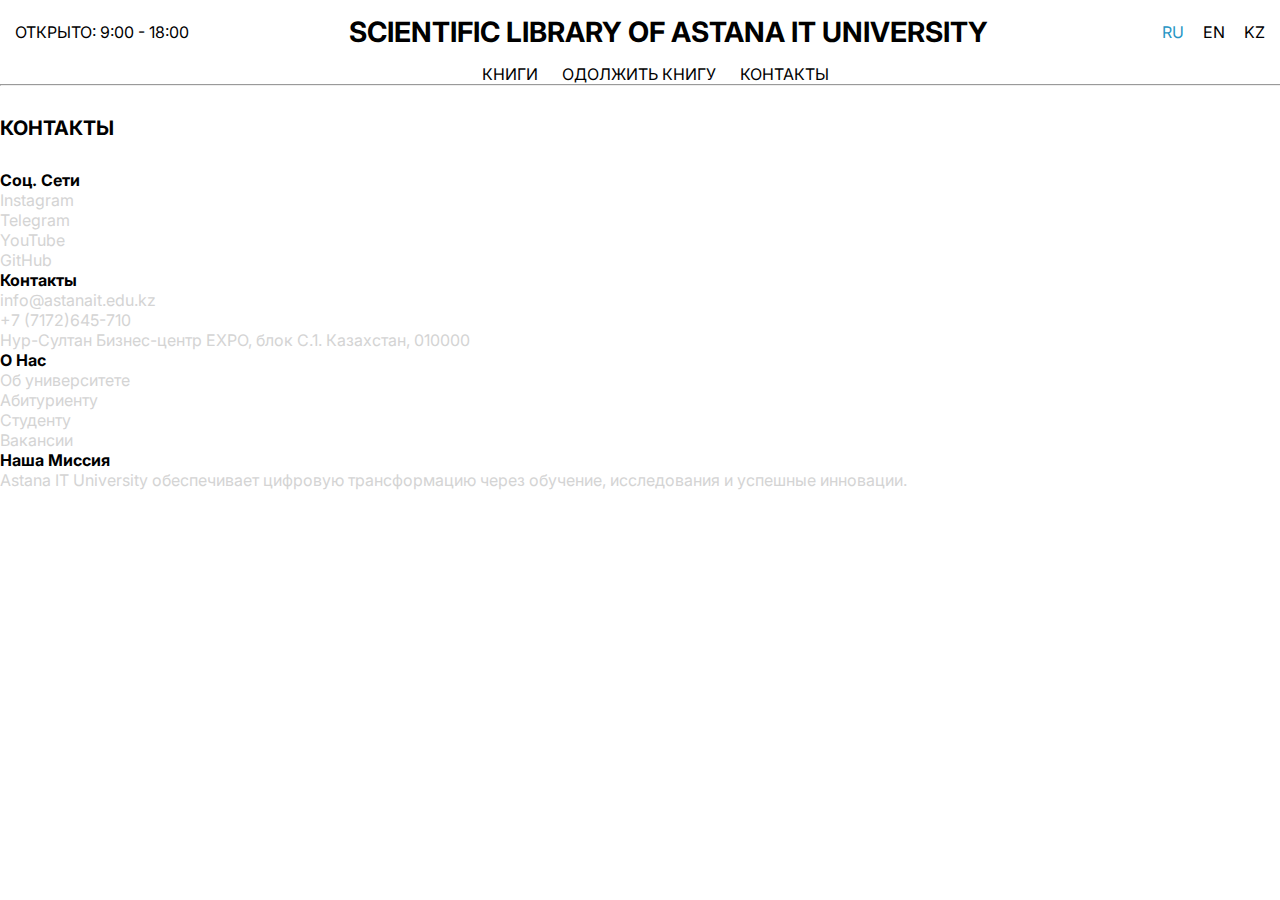
==== index.html @ 0cf00f05 "initial commit" ====
<!DOCTYPE html>
<html lang="en">
<head>
    <meta charset="UTF-8">
    <meta http-equiv="X-UA-Compatible" content="IE=edge">
    <meta name="viewport" content="width=device-width, initial-scale=1.0">
    <title>Scientific Library of AITU</title>
    <link href="https://cdn.jsdelivr.net/npm/bootstrap@5.1.2/dist/css/bootstrap.min.css" rel="stylesheet" integrity="sha384-uWxY/CJNBR+1zjPWmfnSnVxwRheevXITnMqoEIeG1LJrdI0GlVs/9cVSyPYXdcSF" crossorigin="anonymous">
    <link rel="stylesheet" href="css/styles.css">
</head>
<body>
    <nav>
        <div class="top-nav">
            <div class="time">
                <p>Открыто: 9:00 - 18:00</p>
            </div>
            <div class="logo">
                <h1>Scientific Library of Astana IT University</h1>
            </div>
            <div class="lang">
                <ul>
                    <li><a class="active" href="">RU</a></li>
                    <li><a class="" href="">EN</a></li>
                    <li><a class="" href="">KZ</a></li>
                </ul>
            </div>
        </div>
        <div class="bottom-nav">
            <ul>
                <li><a href="">Книги</a></li>
                <li><a href="">Одолжить книгу</a></li>
                <li><a href="">Контакты</a></li>
            </ul>
        </div>
    </nav>

    <hr class="section-divider">

    <footer>
        <div class="container">
            <h1 class="section-header">Контакты</h1>
            <div class="row footer-margin">
                <div class="col-md-3">
                    <div class="footer-socials">
                        <h2 class="footer-header">Соц. Сети</h2>
                        <ul class="footer-list">
                            <li><a href="">Instagram</a></li>
                            <li><a href="">Telegram</a></li>
                            <li><a href="">YouTube</a></li>
                            <li><a href="">GitHub</a></li>
                        </ul>
                    </div>
                </div>
                <div class="col-md-3">
                    <div class="footer-contacts">
                        <h2 class="footer-header">Контакты</h2>
                        <ul class="footer-list">
                            <li><a href="">info@astanait.edu.kz</a></li>
                            <li><a href="">+7 (7172)645-710</a></li>
                            <li><a href="">Нур-Султан
                                Бизнес-центр EXPO, блок C.1.
                                Казахстан, 010000</a></li>
                        </ul>
                    </div>
                </div>
                <div class="col-md-3">
                    <div class="footer-about">
                        <h2 class="footer-header">О Нас</h2>
                        <ul class="footer-list">
                            <li><a href="">Об университете</a></li>
                            <li><a href="">Абитуриенту</a></li>
                            <li><a href="">Студенту</a></li>
                            <li><a href="">Вакансии</a></li>
                        </ul>
                    </div>
                </div>
                <div class="col-md-3">
                    <div class="footer-mission">
                        <h2 class="footer-header">Наша Миссия</h2>
                        <ul class="footer-list">
                            <li><a href="">Astana IT University обеспечивает цифровую трансформацию через обучение, исследования и успешные инновации.</a></li>
                        </ul>
                    </div>
                </div>
            </div>
        </div>
    </footer>
</body>
</html>
---- css/styles.css ----
@import url('https://fonts.googleapis.com/css2?family=Inter:wght@400;600&display=swap');

* {
    margin: 0;
    padding: 0;
    box-sizing: border-box;
}

html {
    font-family: 'Inter', sans-serif;
}

.section-header {
    font-size: 20px;
    text-transform: uppercase;
}

.section-divider {
    width: 1300px;
    margin: 0 auto;
    margin-bottom: 30px;
}
/* navigation bar */

nav {
    text-transform: uppercase;
}

a {
    text-decoration: none;
    color: black;
    transition: 0.2s;
}

a:hover {
    color: rgb(39, 149, 196);
    transition: 0.2s;
}

.top-nav {
    display: flex;
    align-items: center;
    justify-content: space-between;
    margin-top: 15px;
}

.logo h1{
    font-size: 28px;
}

.time {
    margin-left: 15px;
}

.lang {
    margin-right: 15px;
}

.lang li{
    display: inline-block;
    margin-left: 15px;
}

.bottom-nav ul{
    margin-top: 15px;
    margin-left: 50px;
    text-align: center;
}

.bottom-nav li {
    display: inline-block;
    margin-right: 20px;
}

.active {
    color:rgb(39, 149, 196);
}

.section {
    height: 100px;
    width: 1200px;
    background-color: aqua;
}


/* footer  */
.footer-margin {
    margin-top: 30px;
}

.footer-header{
    font-size: 16px;
}

.footer-list{
    list-style: none;
    padding: 0;
}

.footer-list a {
    color: #D4D4D4;
}
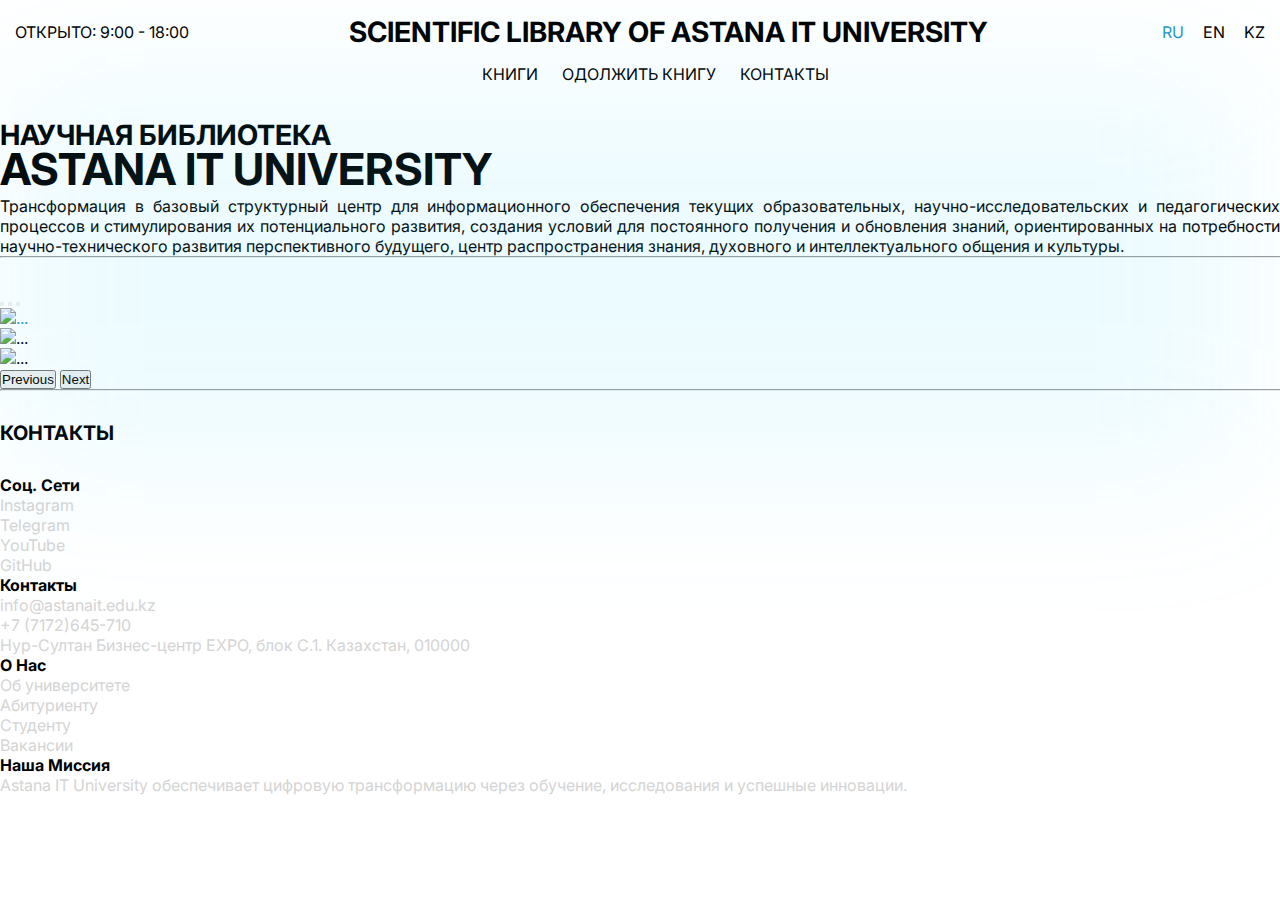
==== commit ef27717a: "added main and carousel" ====
--- a/index.html
+++ b/index.html
@@ -34,6 +34,59 @@
         </div>
     </nav>
 
+    <section>
+        <div class="main">
+            <div class="container">
+                <div class="row">
+                    <div class="main-bg">
+                    </div>
+                    <div class="col-md-6 main-content">
+                        <h2>Научная библиотека</h2>
+                        <h1>Astana IT University</h1>
+                        <p>Трансформация в базовый структурный центр для информационного обеспечения текущих образовательных, научно-исследовательских и педагогических процессов и стимулирования их потенциального развития, создания условий для постоянного получения и обновления знаний, ориентированных на потребности научно-технического развития перспективного будущего, центр распространения знания,  духовного и интеллектуального общения и культуры.</p>
+                    </div>
+                </div>
+            </div>
+        </div>
+    </section>
+
+    <hr class="section-divider">
+    
+    <section>
+        <div class="new">
+            <div class="container">
+                <div class="row">
+                    <div id="carouselExampleIndicators" class="carousel slide" data-bs-ride="carousel">
+                        <div class="carousel-indicators">
+                          <button type="button" data-bs-target="#carouselExampleIndicators" data-bs-slide-to="0" class="active" aria-current="true" aria-label="Slide 1"></button>
+                          <button type="button" data-bs-target="#carouselExampleIndicators" data-bs-slide-to="1" aria-label="Slide 2"></button>
+                          <button type="button" data-bs-target="#carouselExampleIndicators" data-bs-slide-to="2" aria-label="Slide 3"></button>
+                        </div>
+                        <div class="carousel-inner">
+                          <div class="carousel-item active">
+                            <img src="..." class="d-block w-100" alt="...">
+                          </div>
+                          <div class="carousel-item">
+                            <img src="..." class="d-block w-100" alt="...">
+                          </div>
+                          <div class="carousel-item">
+                            <img src="..." class="d-block w-100" alt="...">
+                          </div>
+                        </div>
+                        <button class="carousel-control-prev" type="button" data-bs-target="#carouselExampleIndicators" data-bs-slide="prev">
+                          <span class="carousel-control-prev-icon" aria-hidden="true"></span>
+                          <span class="visually-hidden">Previous</span>
+                        </button>
+                        <button class="carousel-control-next" type="button" data-bs-target="#carouselExampleIndicators" data-bs-slide="next">
+                          <span class="carousel-control-next-icon" aria-hidden="true"></span>
+                          <span class="visually-hidden">Next</span>
+                        </button>
+                      </div>
+                </div>
+            </div>
+        </div>
+    </section>
+    
     <hr class="section-divider">
 
     <footer>
@@ -85,5 +138,6 @@
             </div>
         </div>
     </footer>
+    <script src="https://cdn.jsdelivr.net/npm/bootstrap@5.1.2/dist/js/bootstrap.bundle.min.js" integrity="sha384-kQtW33rZJAHjgefvhyyzcGF3C5TFyBQBA13V1RKPf4uH+bwyzQxZ6CmMZHmNBEfJ" crossorigin="anonymous"></script>
 </body>
 </html>--- a/css/styles.css
+++ b/css/styles.css
@@ -82,7 +82,33 @@
     background-color: aqua;
 }
 
+/* main  */
 
+.main-bg {
+    width: 1240px;
+    height: 384px;
+    background: rgba(70, 211, 255, 0.1);
+    filter: blur(76px);
+}
+
+.main-content {
+    margin-top: -350px;
+    text-align: justify;
+}
+
+.main-content h2,h1{
+    font-weight: bold;
+    text-transform: uppercase;
+}
+
+.main-content h2 {
+    font-size: 28px;
+}
+
+.main-content h1 {
+    margin-top: -10px;
+    font-size: 44px;
+}
 /* footer  */
 .footer-margin {
     margin-top: 30px;
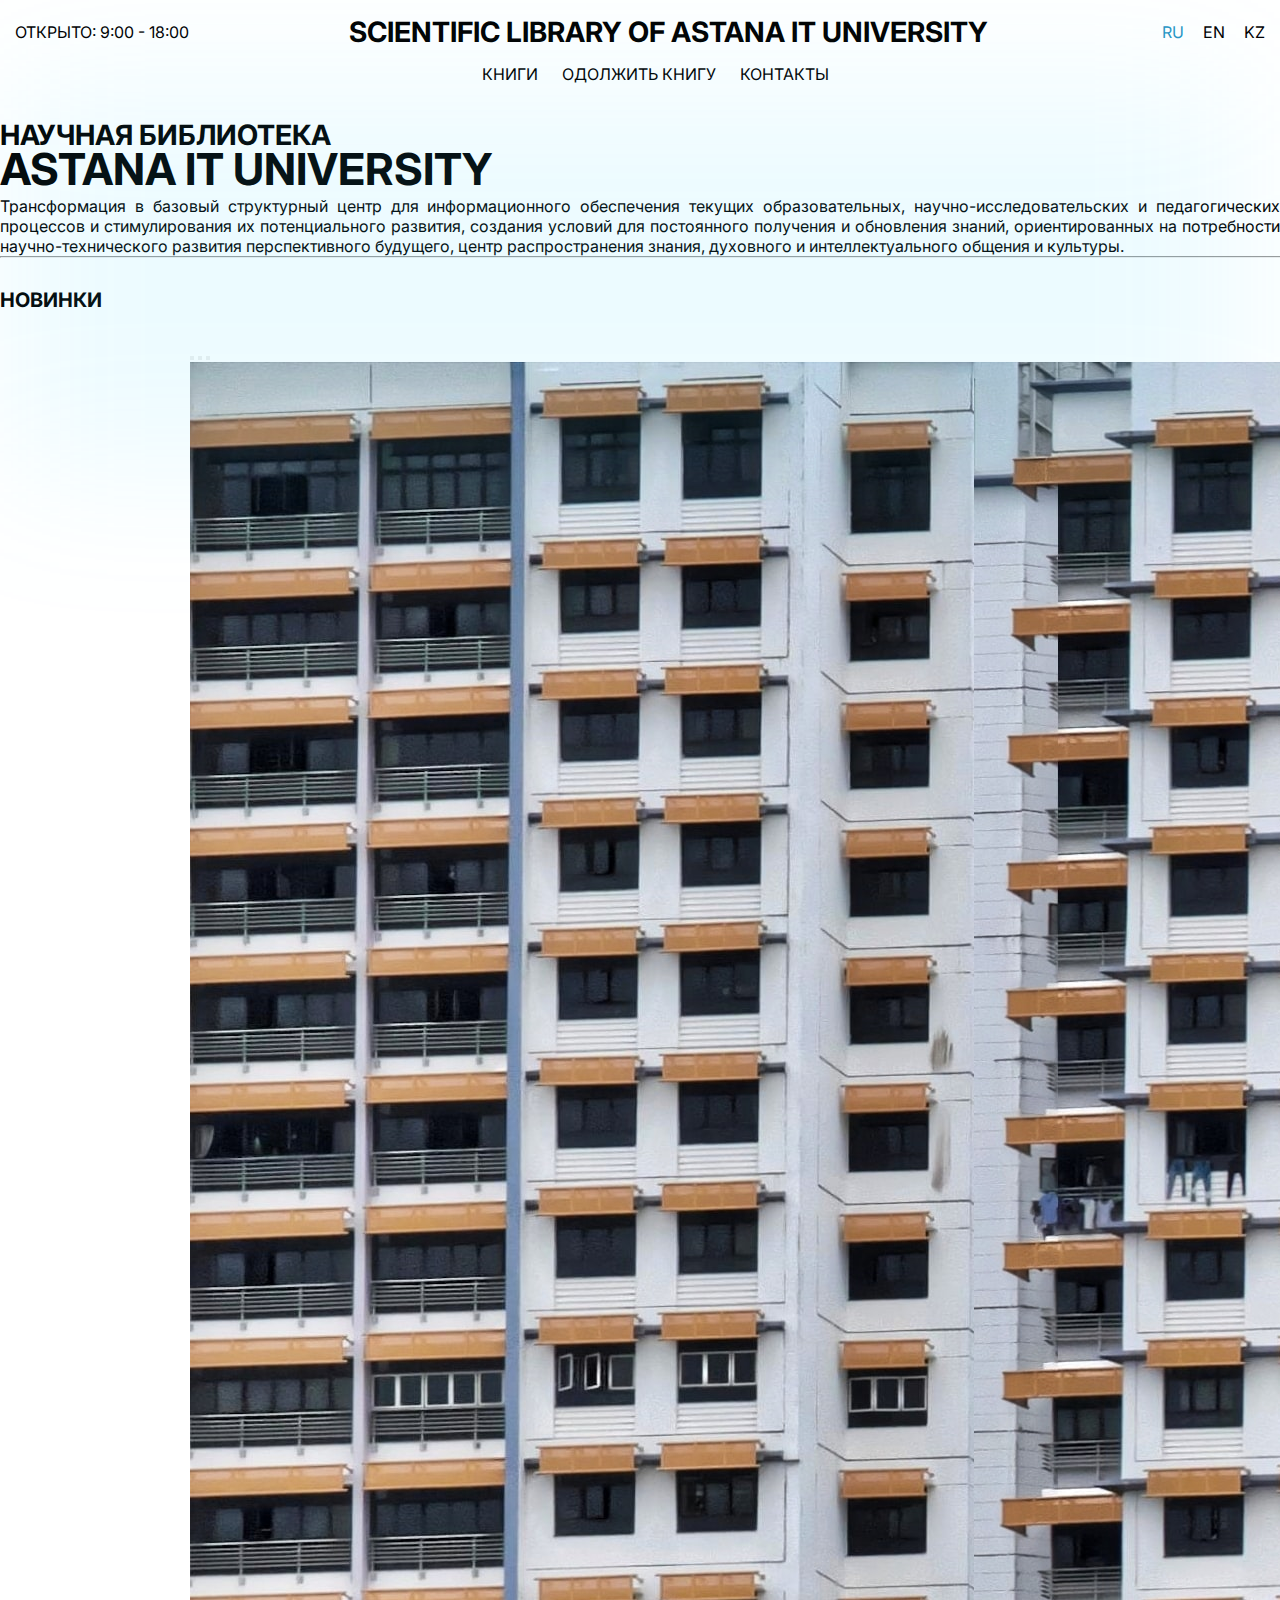
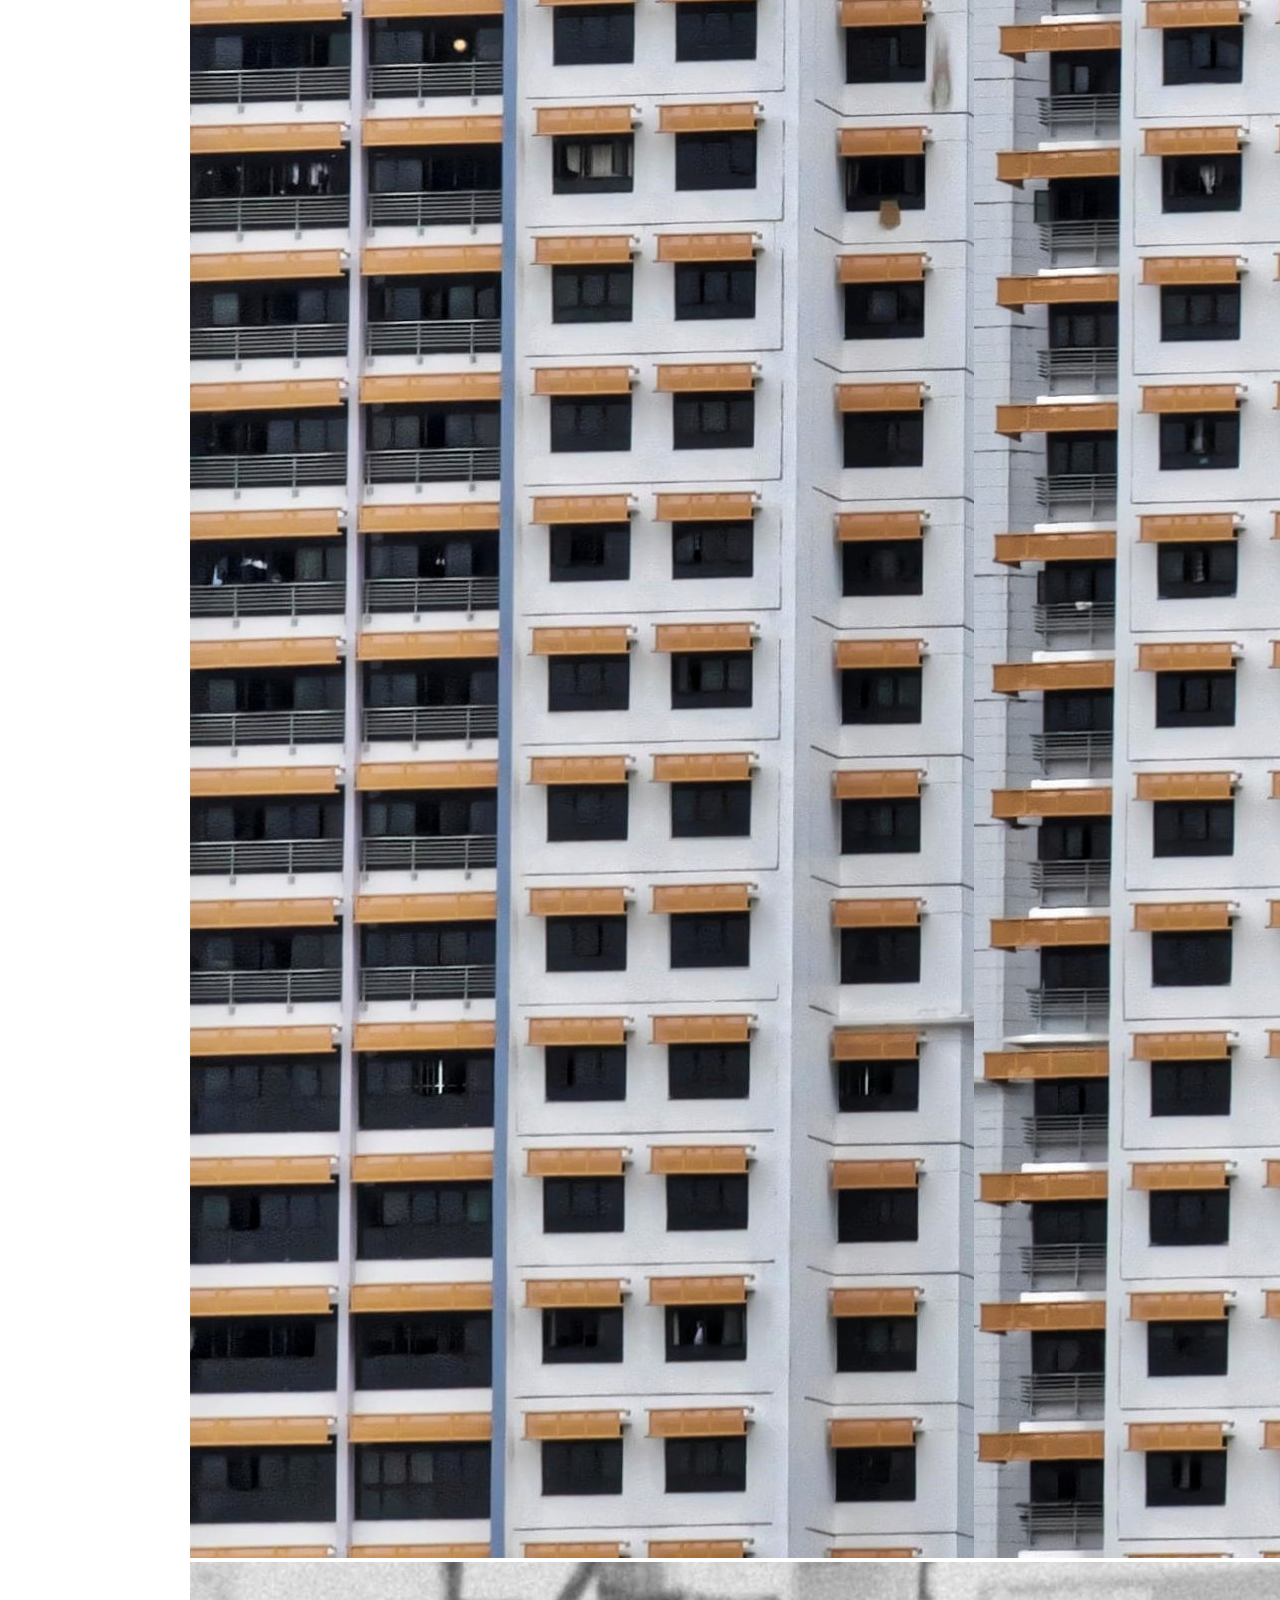
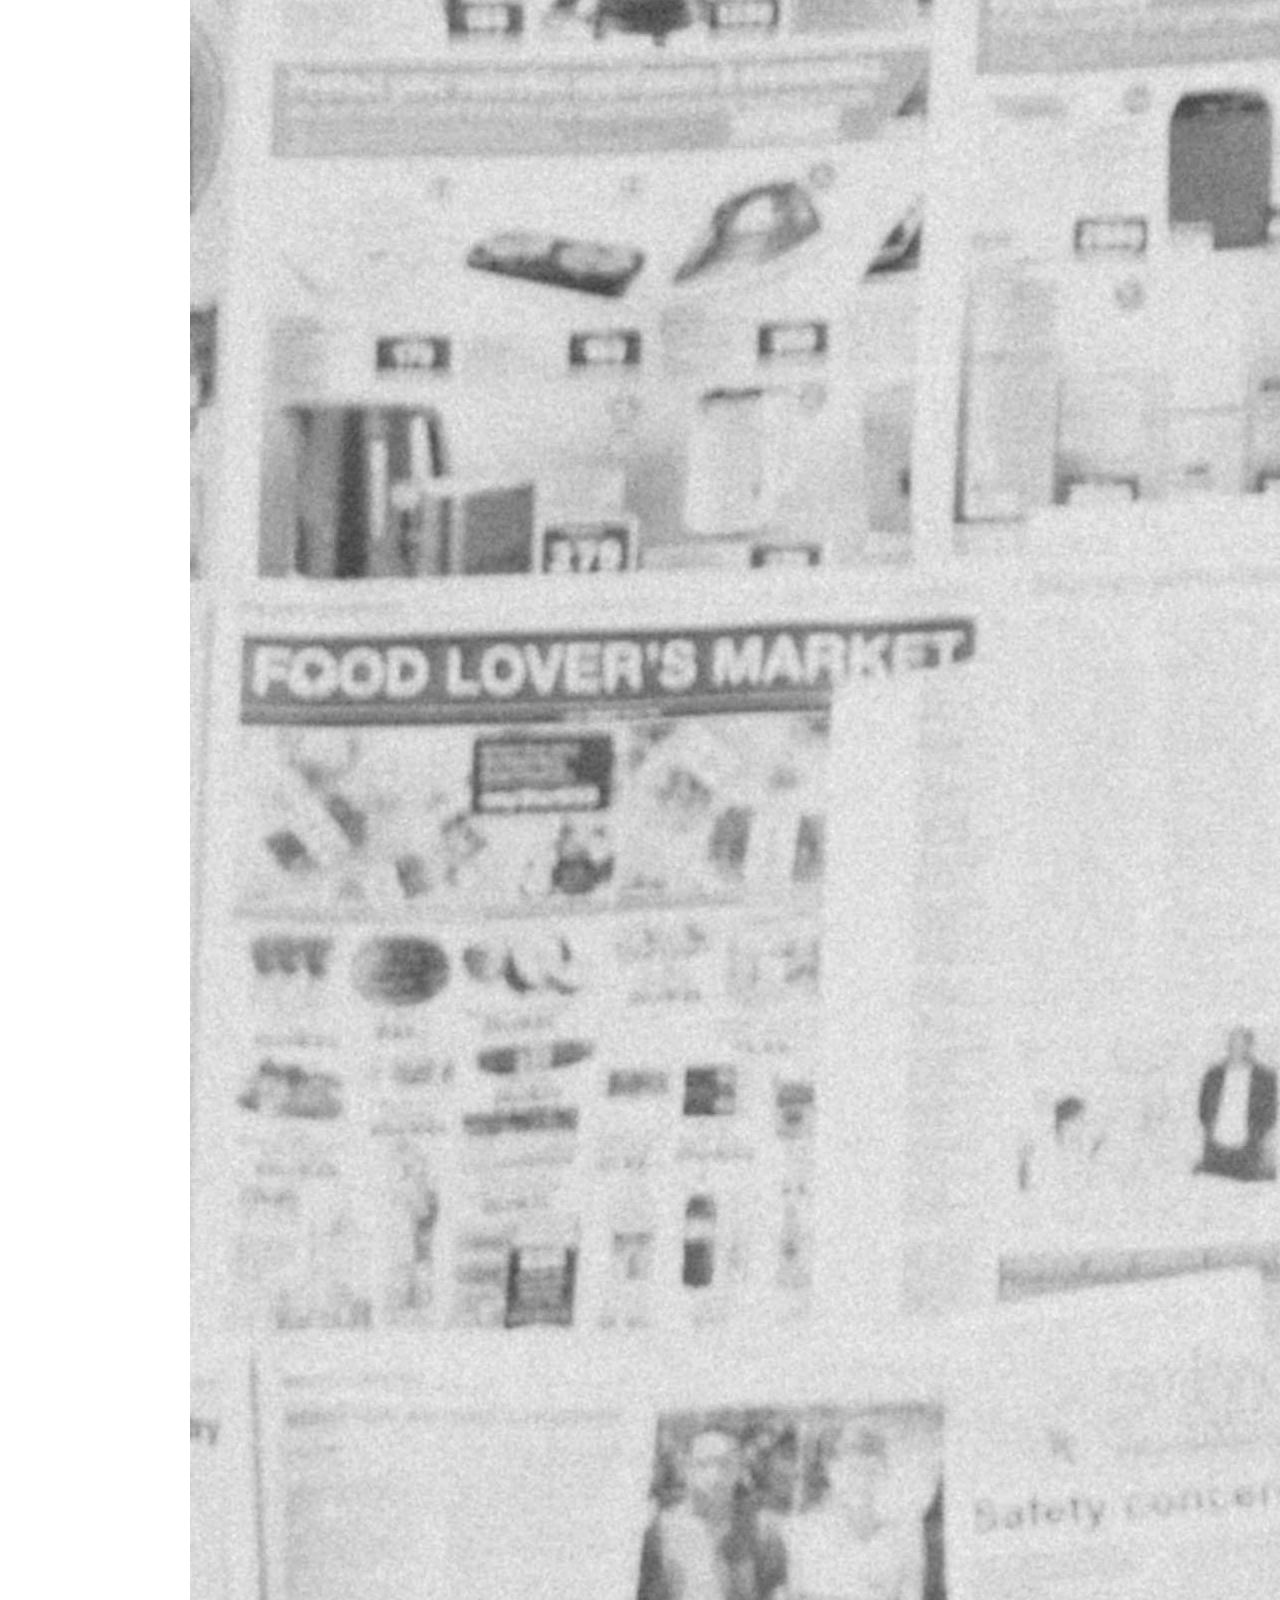
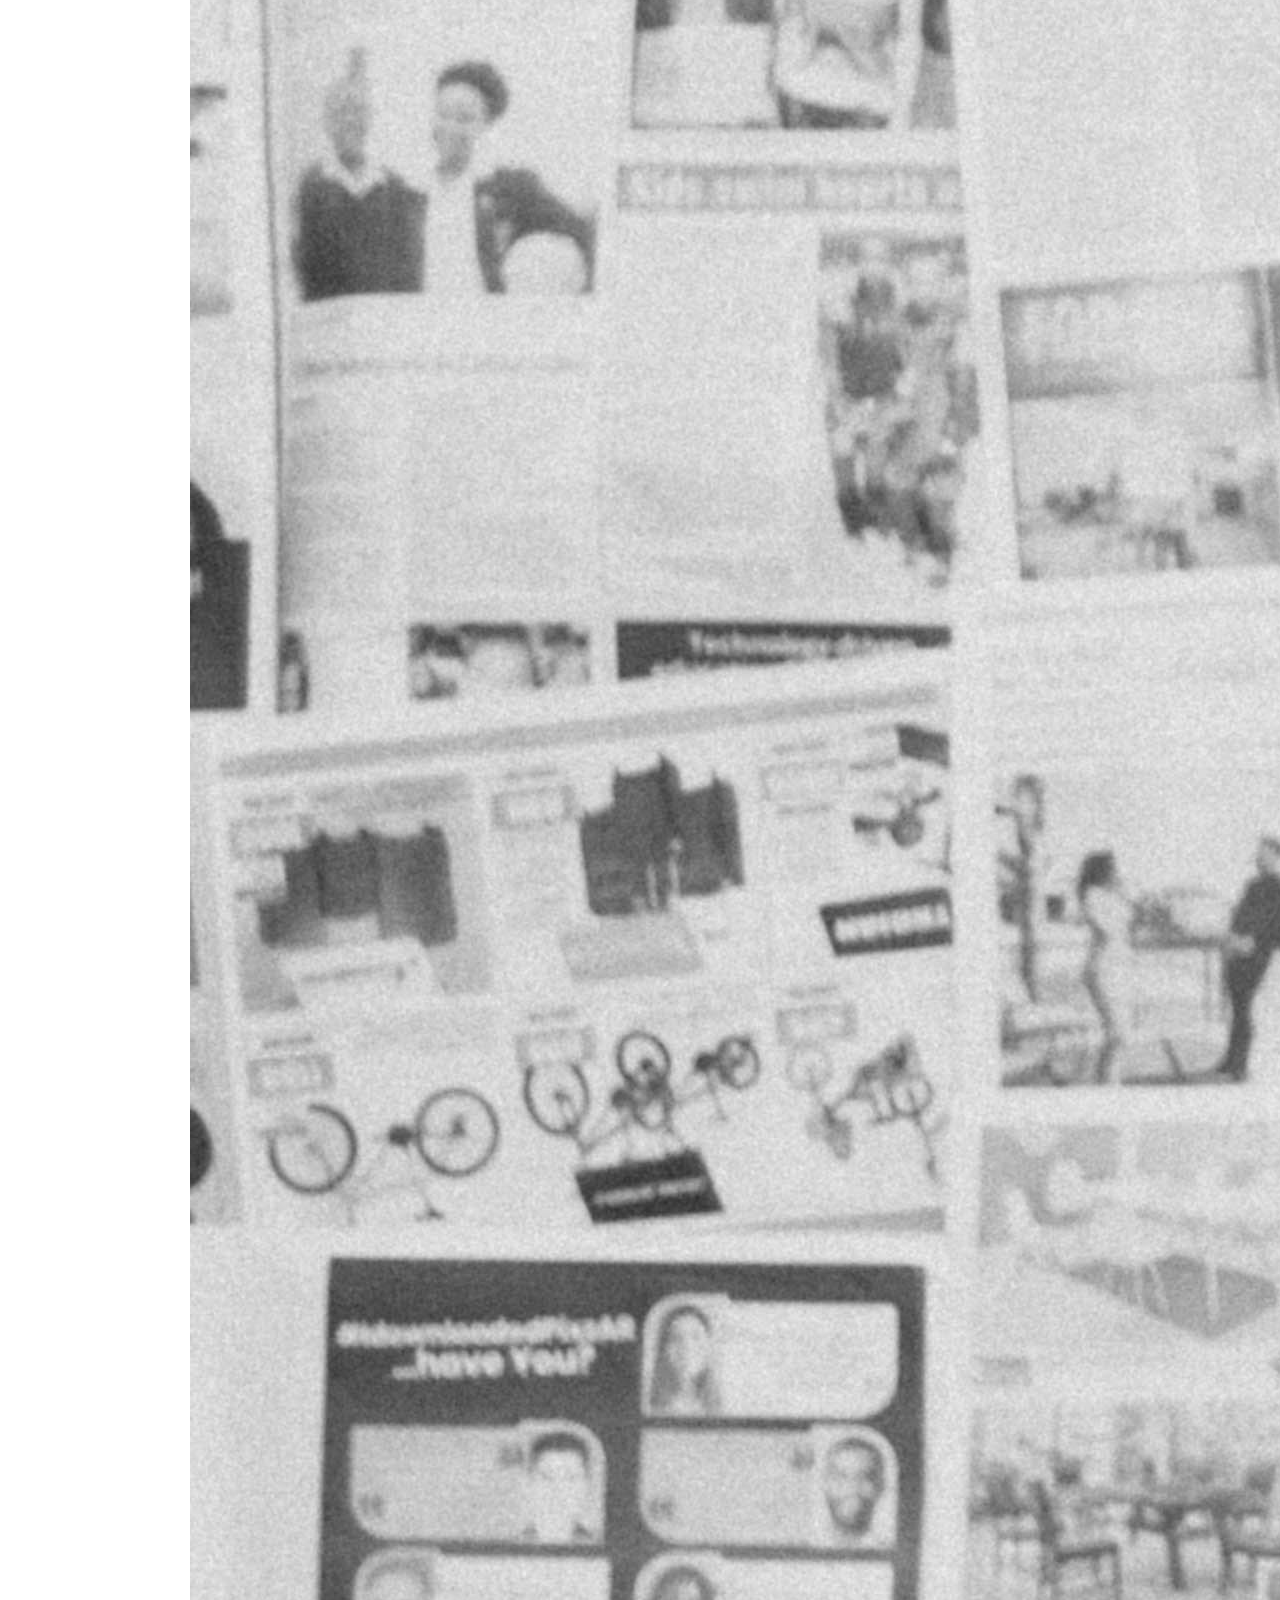
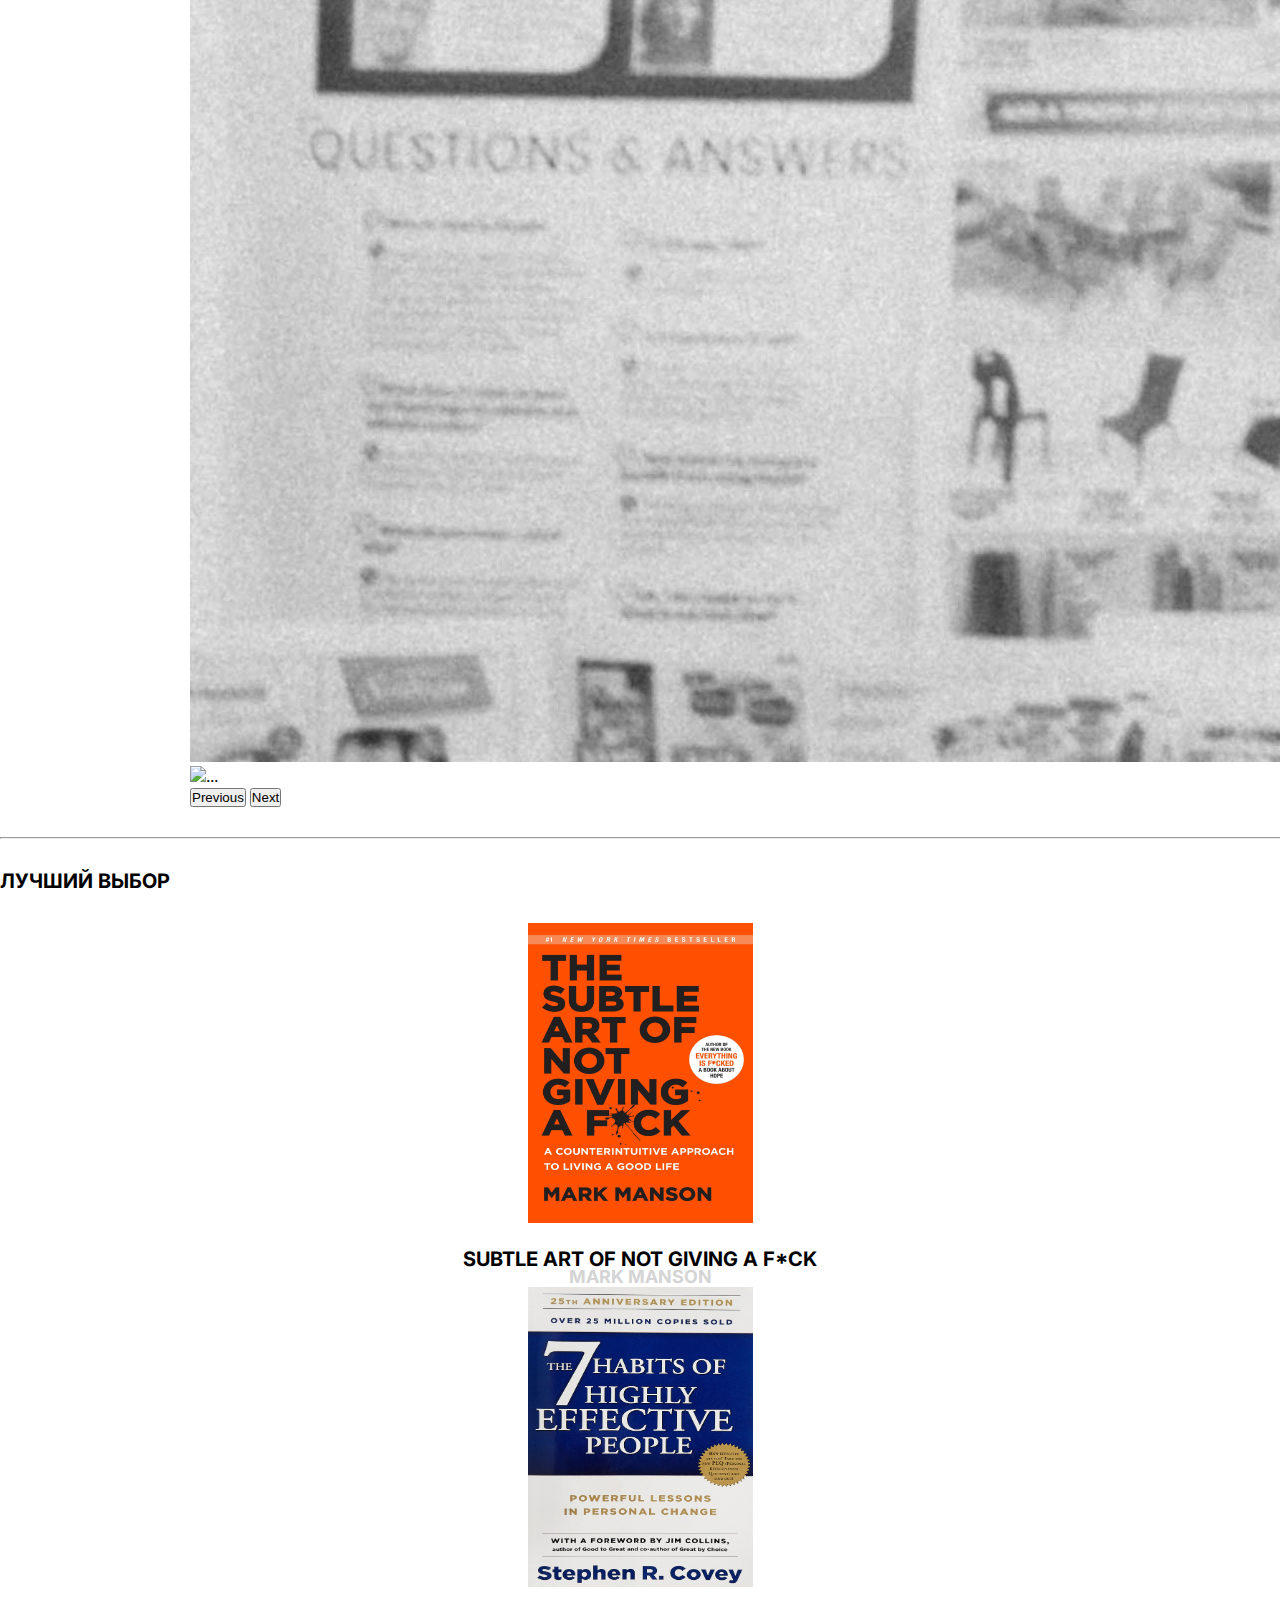
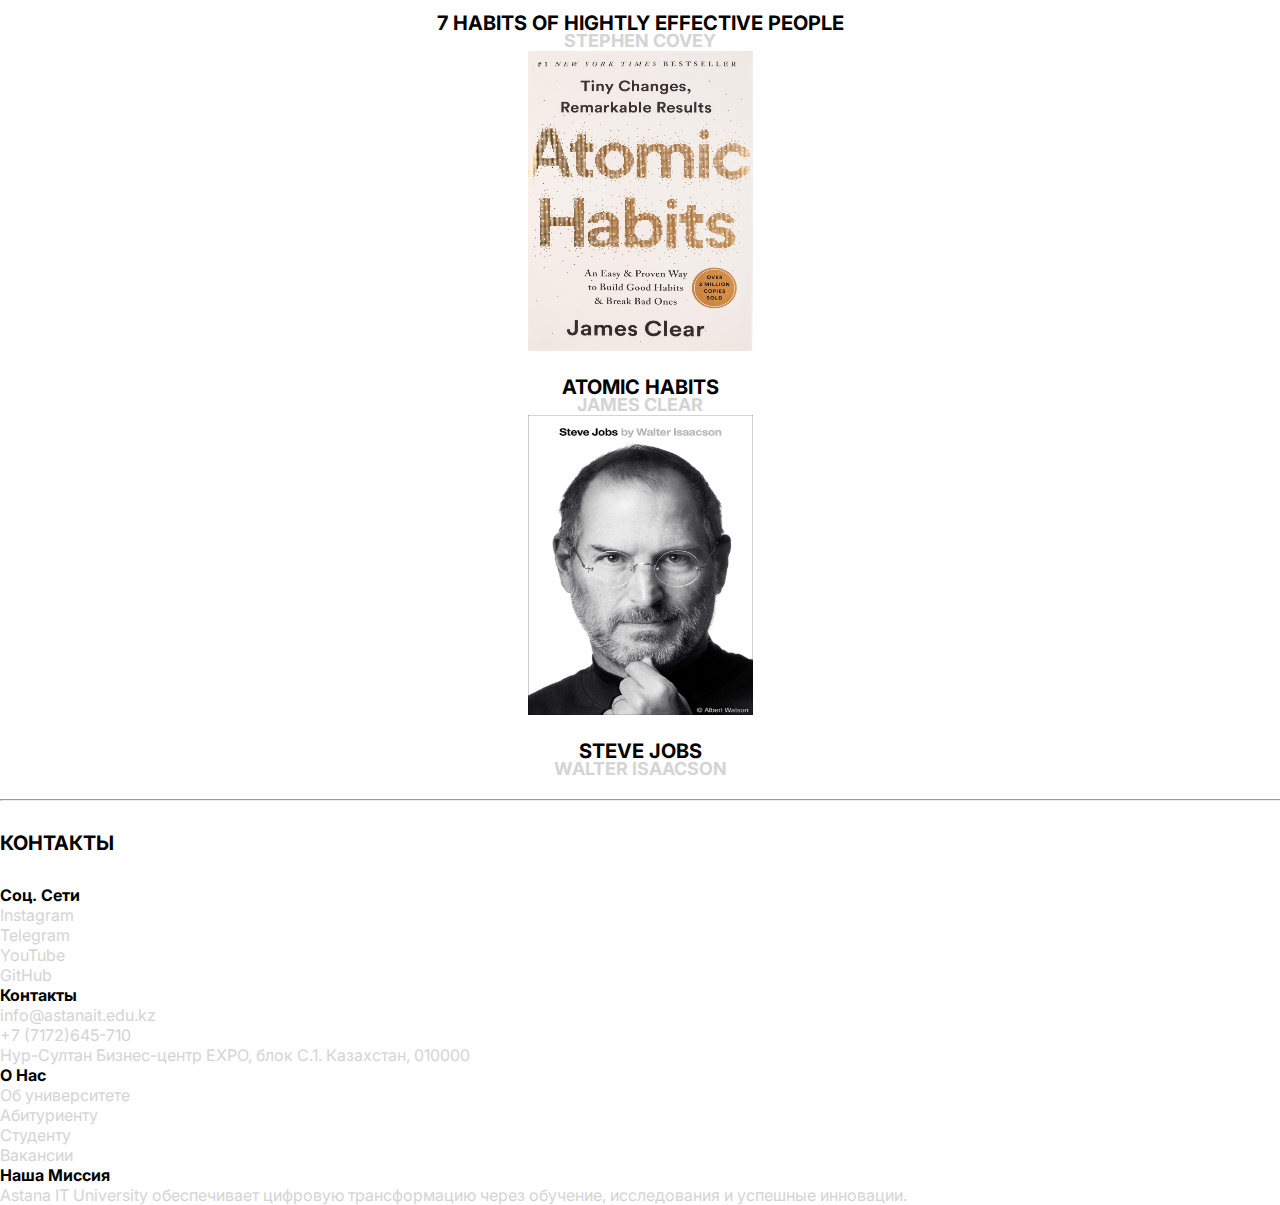
==== commit 29c192a9: "added best choices section and form page" ====
--- a/index.html
+++ b/index.html
@@ -28,7 +28,7 @@
         <div class="bottom-nav">
             <ul>
                 <li><a href="">Книги</a></li>
-                <li><a href="">Одолжить книгу</a></li>
+                <li><a href="form.html">Одолжить книгу</a></li>
                 <li><a href="">Контакты</a></li>
             </ul>
         </div>
@@ -55,6 +55,7 @@
     <section>
         <div class="new">
             <div class="container">
+                <h1 class="section-header">новинки</h1>
                 <div class="row">
                     <div id="carouselExampleIndicators" class="carousel slide" data-bs-ride="carousel">
                         <div class="carousel-indicators">
@@ -64,13 +65,13 @@
                         </div>
                         <div class="carousel-inner">
                           <div class="carousel-item active">
-                            <img src="..." class="d-block w-100" alt="...">
+                            <img src="img/carousel/1.jpg" class="d-block w-100" alt="...">
                           </div>
                           <div class="carousel-item">
-                            <img src="..." class="d-block w-100" alt="...">
+                            <img src="img/carousel/2.jpg" class="d-block w-100" alt="...">
                           </div>
                           <div class="carousel-item">
-                            <img src="..." class="d-block w-100" alt="...">
+                            <img src="img/carousel/3.jpg" class="d-block w-100" alt="...">
                           </div>
                         </div>
                         <button class="carousel-control-prev" type="button" data-bs-target="#carouselExampleIndicators" data-bs-slide="prev">
@@ -89,6 +90,36 @@
     
     <hr class="section-divider">
 
+    <section class="best">
+        <div class="container">
+            <h1 class="section-header">лучший выбор</h1>
+            <div class="row best-items">
+                <div class="col-md-3">
+                    <img src="img/best/71QKQ9mwV7L-min.jpg" alt="" srcset="">
+                    <h2>Subtle art of not giving a f*ck</h2>
+                    <h3>mark manson</h3>
+                </div>
+                <div class="col-md-3">
+                    <img src="img/best/817xk9KvJbL-min.jpg" alt="" srcset="">
+                    <h2>7 habits of hightly effective people</h2>
+                    <h3>Stephen Covey</h3>
+                </div>
+                <div class="col-md-3">
+                    <img src="img/best/81iAADNy2NL-min.jpg" alt="" srcset="">
+                    <h2>Atomic Habits</h2>
+                    <h3>James Clear</h3>
+                </div>
+                <div class="col-md-3">
+                    <img src="img/best/81VStYnDGrL-min.jpg" alt="" srcset="">
+                    <h2>Steve Jobs</h2>
+                    <h3>Walter Isaacson</h3>
+                </div>
+            </div>
+        </div>
+    </section>
+
+    <hr class="section-divider">
+    
     <footer>
         <div class="container">
             <h1 class="section-header">Контакты</h1>
--- a/css/styles.css
+++ b/css/styles.css
@@ -11,6 +11,7 @@
 }
 
 .section-header {
+    margin-bottom: 30px;
     font-size: 20px;
     text-transform: uppercase;
 }
@@ -109,6 +110,48 @@
     margin-top: -10px;
     font-size: 44px;
 }
+
+/* carousel  */
+
+.carousel {
+    width: 900px;
+    margin: 0 auto;
+    margin-bottom: 30px;
+}
+
+/* best choice  */
+
+.best {
+    margin-bottom: 20px;
+}
+
+.best-items {
+    text-align: center;
+}
+
+.best h2, h3{
+    margin-top: 20px;
+    text-transform: uppercase;
+    font-weight: bold;
+}
+
+.best h2 {
+    font-size: 20px;
+}
+
+.best h3 {
+    margin-top: -5px;
+    font-size: 18px;
+    color: #D4D4D4;
+}
+
+.best img {
+    width: 225px;
+    height: 300px;
+    margin: 0 auto;
+    align-items: baseline;
+}
+
 /* footer  */
 .footer-margin {
     margin-top: 30px;
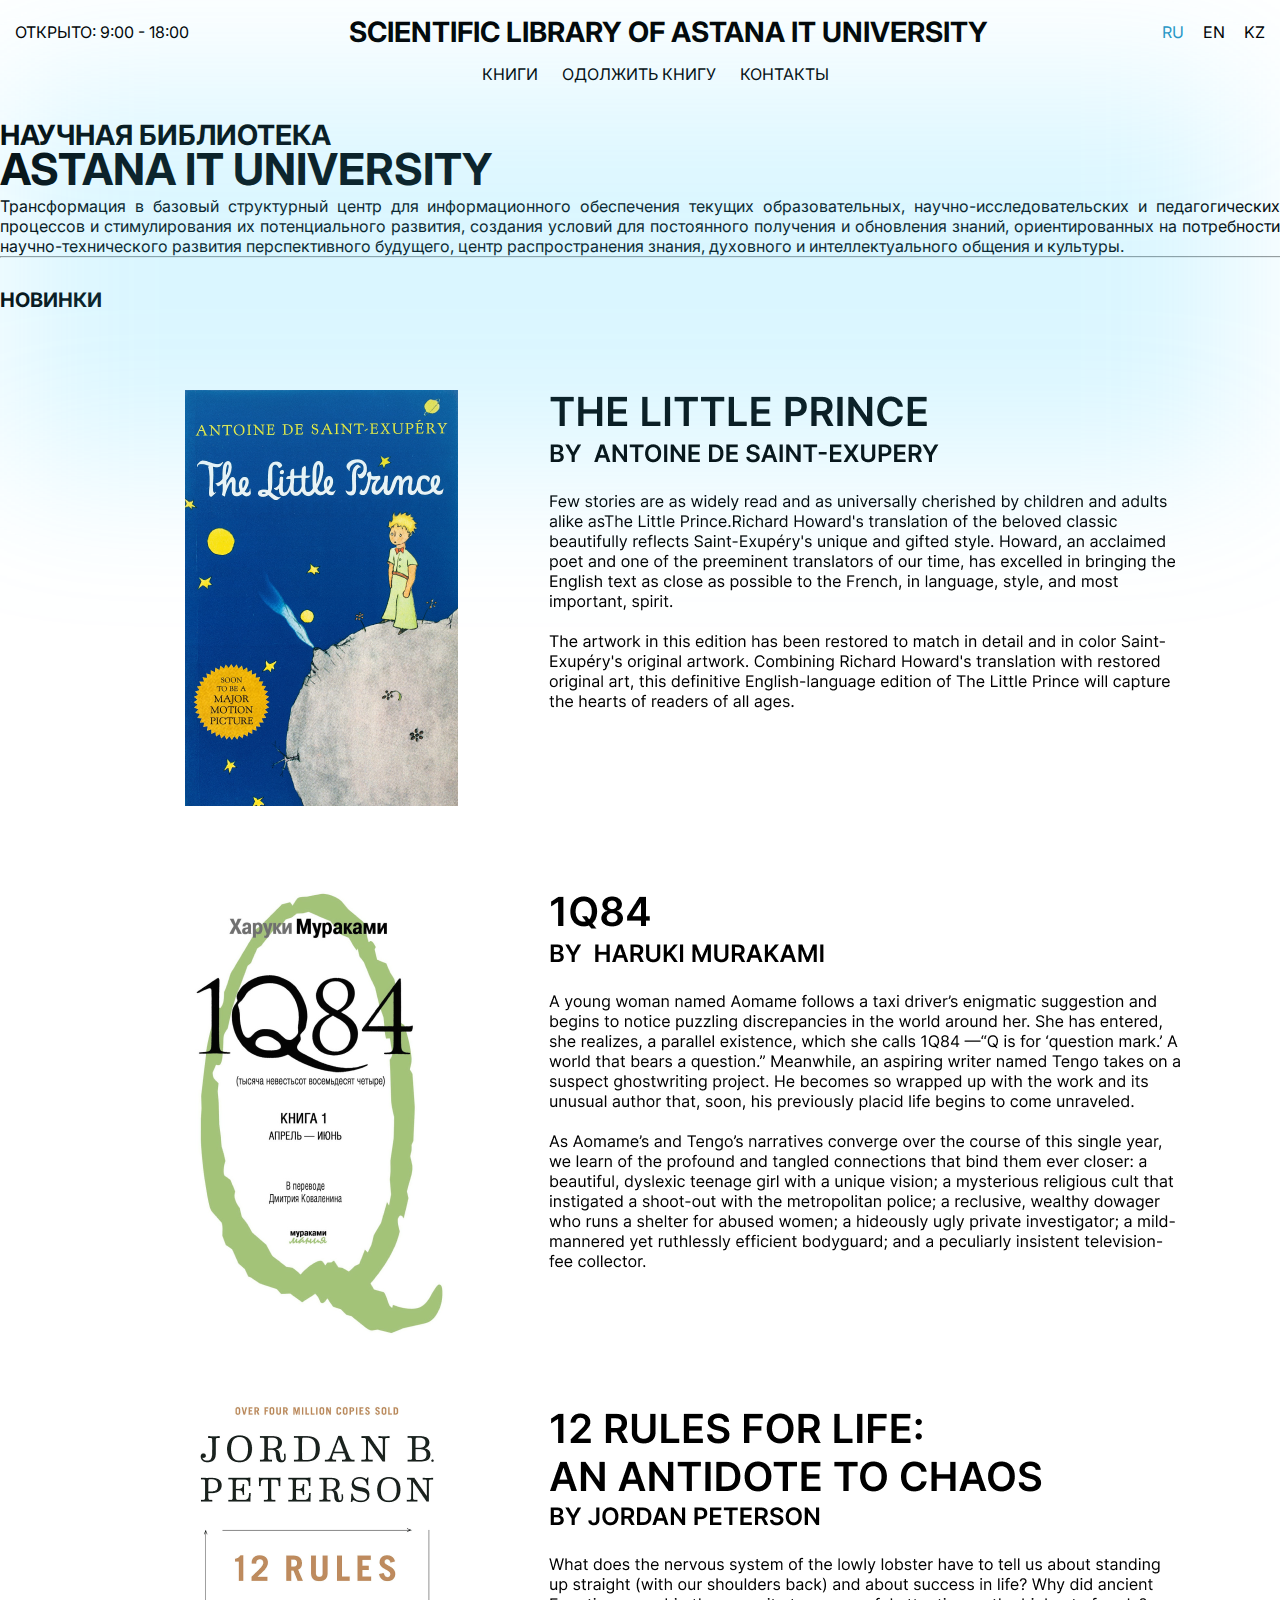
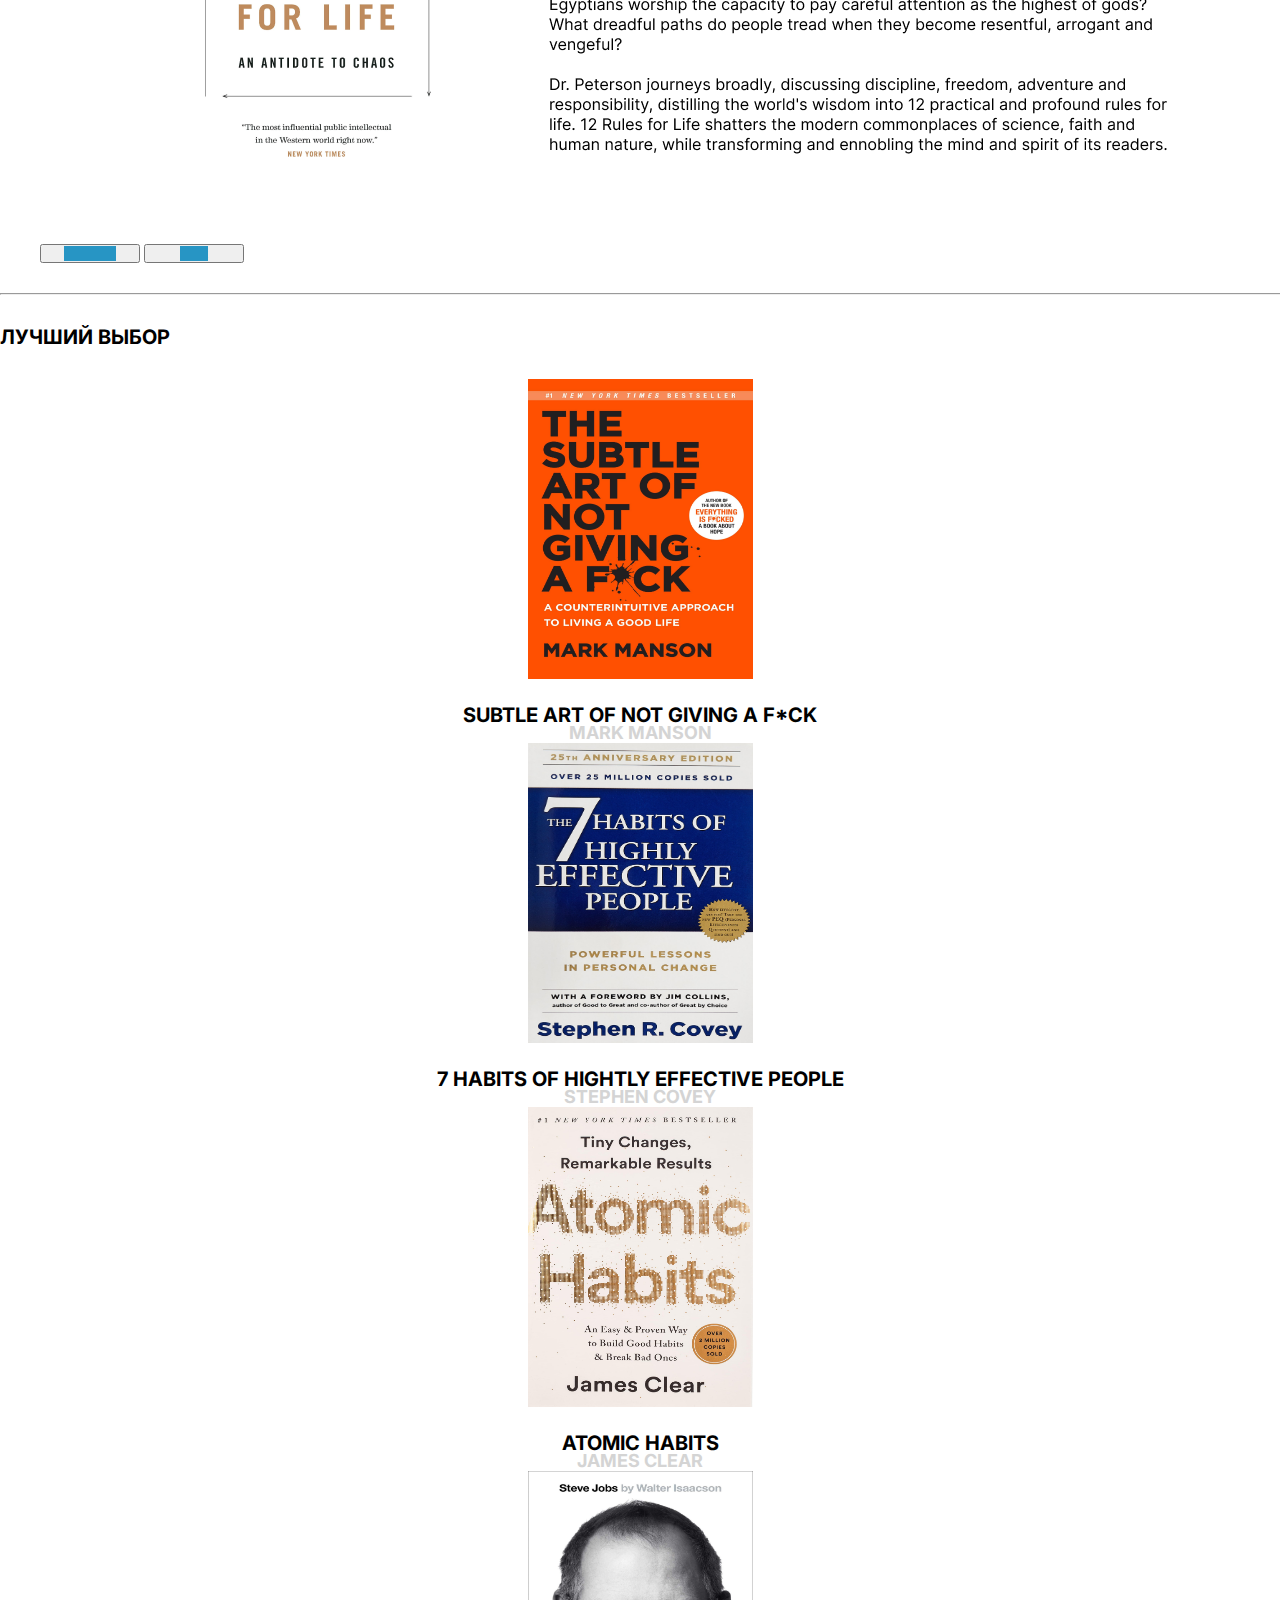
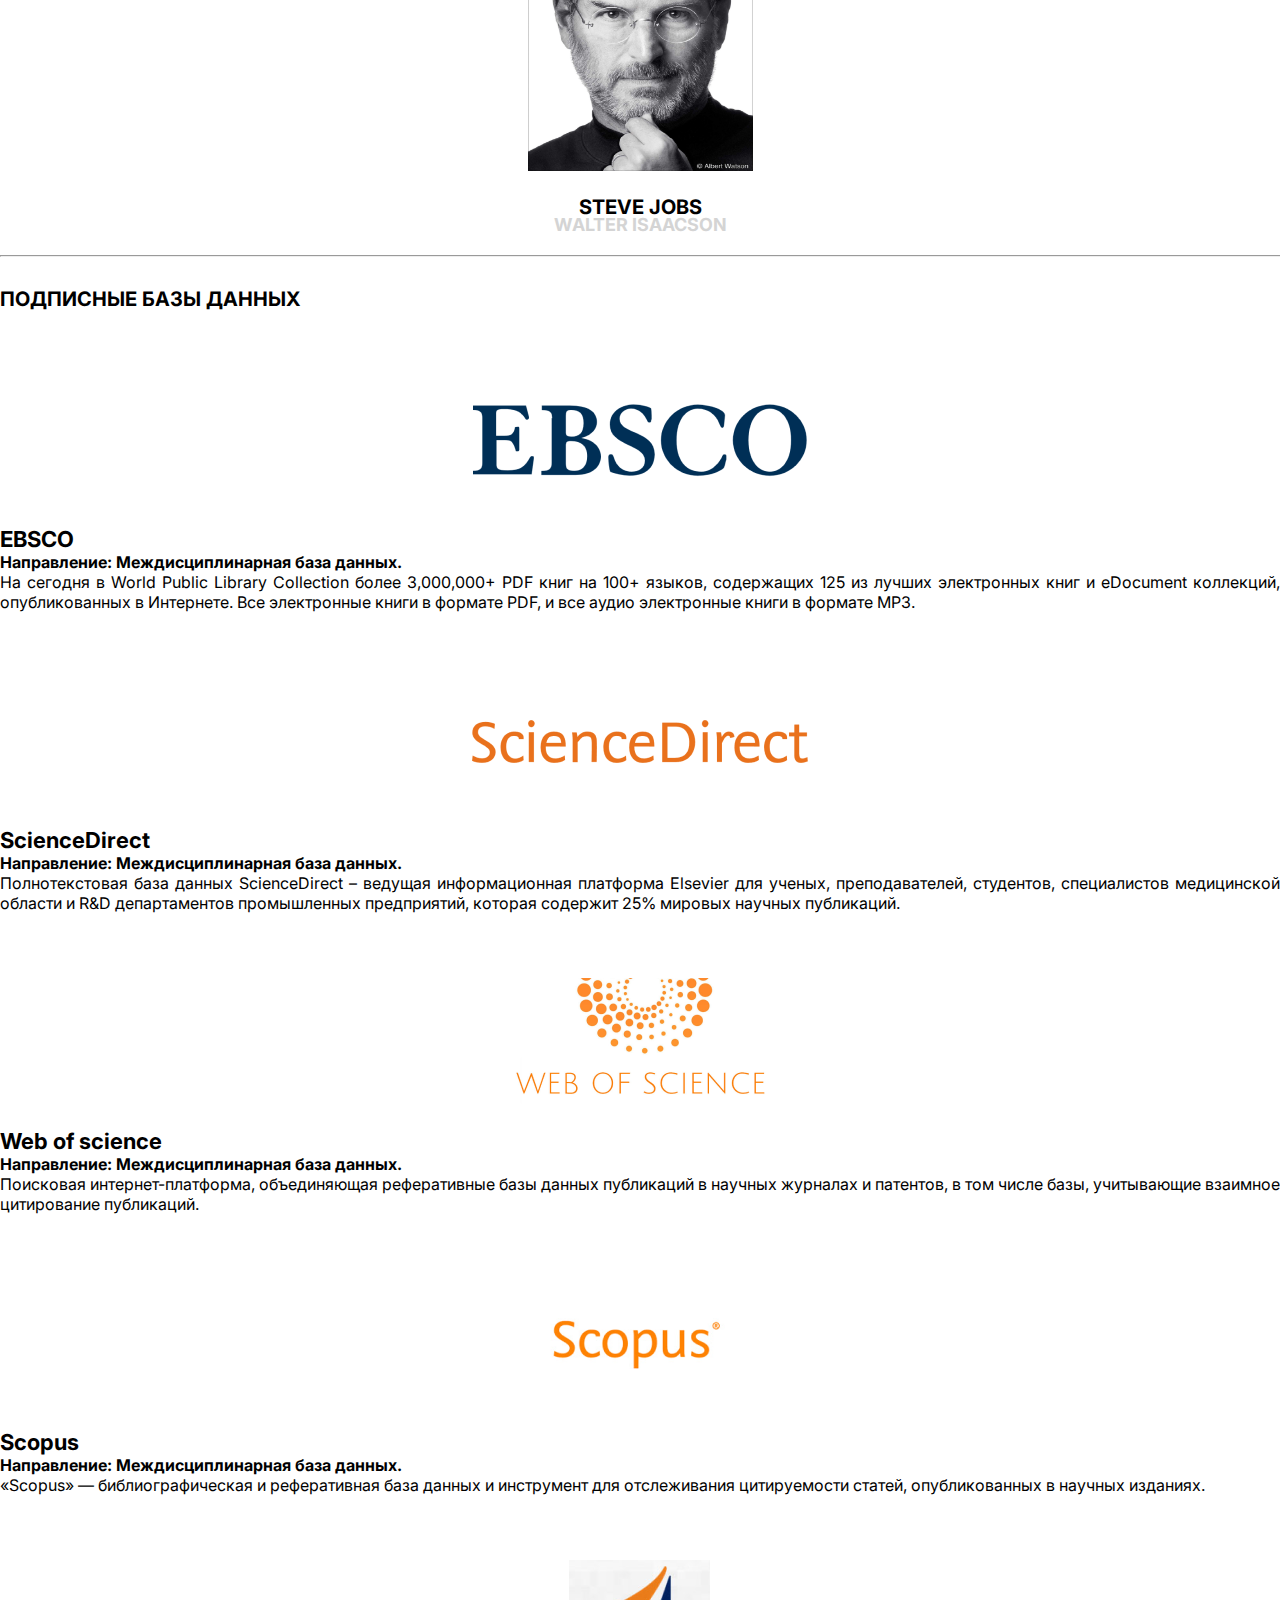
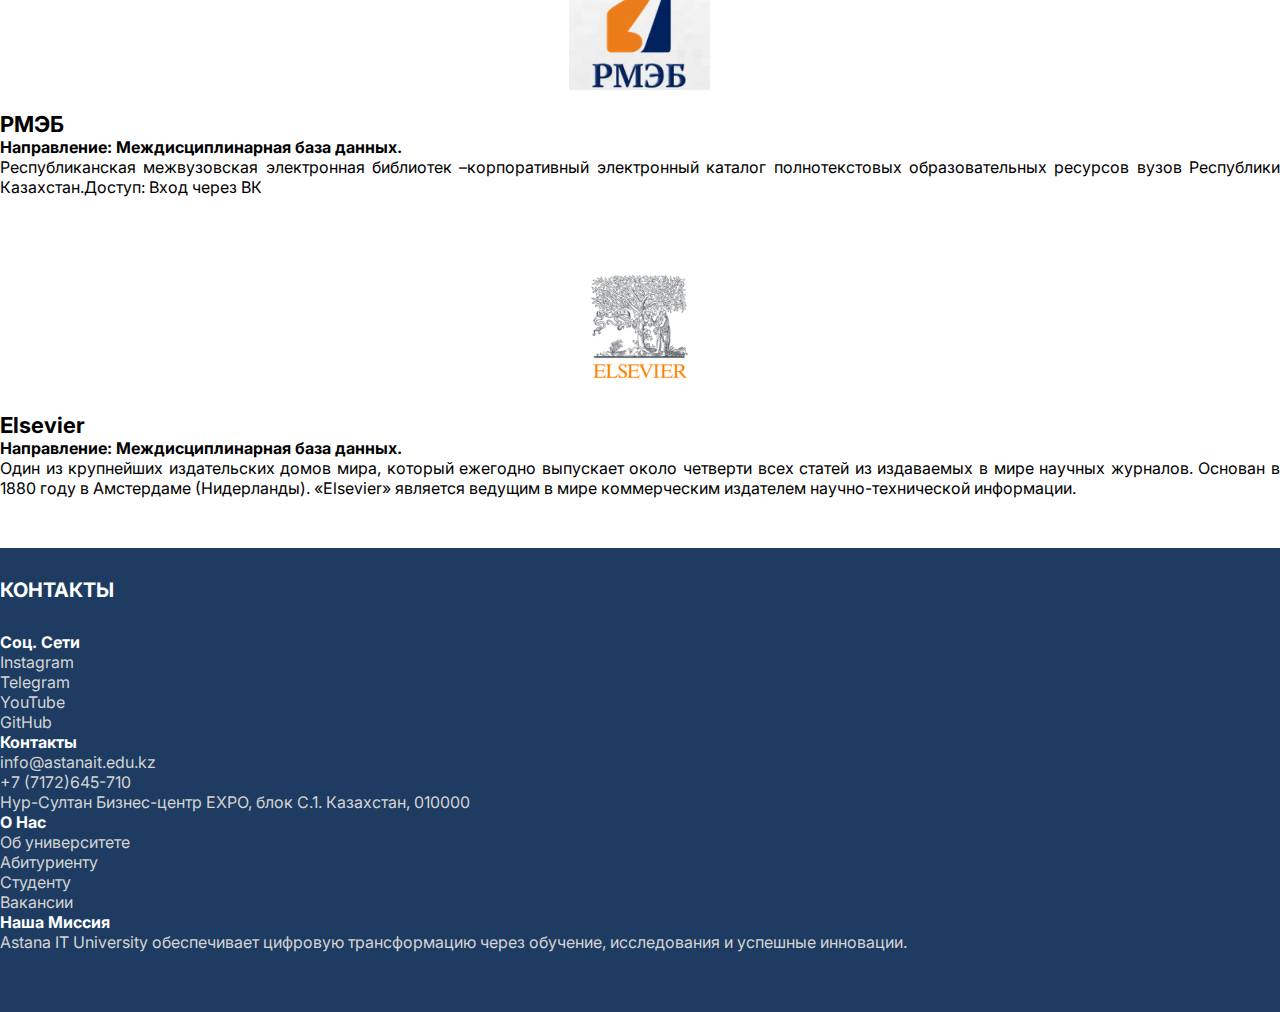
==== commit 5858a3a7: "reworks on form page and added books page" ====
--- a/index.html
+++ b/index.html
@@ -15,7 +15,7 @@
                 <p>Открыто: 9:00 - 18:00</p>
             </div>
             <div class="logo">
-                <h1>Scientific Library of Astana IT University</h1>
+                <h1><a href="index.html">Scientific Library of Astana IT University</a></h1>
             </div>
             <div class="lang">
                 <ul>
@@ -27,9 +27,9 @@
         </div>
         <div class="bottom-nav">
             <ul>
-                <li><a href="">Книги</a></li>
+                <li><a href="books.html">Книги</a></li>
                 <li><a href="form.html">Одолжить книгу</a></li>
-                <li><a href="">Контакты</a></li>
+                <li><a href="#footer">Контакты</a></li>
             </ul>
         </div>
     </nav>
@@ -58,20 +58,15 @@
                 <h1 class="section-header">новинки</h1>
                 <div class="row">
                     <div id="carouselExampleIndicators" class="carousel slide" data-bs-ride="carousel">
-                        <div class="carousel-indicators">
-                          <button type="button" data-bs-target="#carouselExampleIndicators" data-bs-slide-to="0" class="active" aria-current="true" aria-label="Slide 1"></button>
-                          <button type="button" data-bs-target="#carouselExampleIndicators" data-bs-slide-to="1" aria-label="Slide 2"></button>
-                          <button type="button" data-bs-target="#carouselExampleIndicators" data-bs-slide-to="2" aria-label="Slide 3"></button>
-                        </div>
                         <div class="carousel-inner">
                           <div class="carousel-item active">
-                            <img src="img/carousel/1.jpg" class="d-block w-100" alt="...">
+                            <img src="img/carousel/1.png" class="d-block w-100" alt="...">
                           </div>
                           <div class="carousel-item">
-                            <img src="img/carousel/2.jpg" class="d-block w-100" alt="...">
+                            <img src="img/carousel/2.png" class="d-block w-100" alt="...">
                           </div>
                           <div class="carousel-item">
-                            <img src="img/carousel/3.jpg" class="d-block w-100" alt="...">
+                            <img src="img/carousel/3.png" class="d-block w-100" alt="...">
                           </div>
                         </div>
                         <button class="carousel-control-prev" type="button" data-bs-target="#carouselExampleIndicators" data-bs-slide="prev">
@@ -119,8 +114,52 @@
     </section>
 
     <hr class="section-divider">
-    
-    <footer>
+
+    <section class="subscription">
+        <div class="container">
+            <h1 class="section-header">подписные базы данных</h1>
+            <div class="row subscription-items">
+                <div class="col-md-4 subscription-item">
+                    <img src="/img/subscription/ebsco.png" alt="">
+                    <h2>EBSCO</h2>
+                    <h6>Направление: Междисциплинарная база данных.</h6>
+                    <p>На сегодня в World Public Library Collection более 3,000,000+ PDF книг на 100+ языков, содержащих 125 из лучших электронных книг и eDocument коллекций, опубликованных в Интернете. Все электронные книги в формате PDF, и все аудио электронные книги в формате MP3.</p>
+                </div>
+                <div class="col-md-4 subscription-item">
+                    <img src="/img/subscription/sciencedirect-vector-logo.png" alt="">
+                    <h2>ScienceDirect</h2>
+                    <h6>Направление: Междисциплинарная база данных.</h6>
+                    <p>Полнотекстовая база данных ScienceDirect – ведущая информационная платформа Elsevier для ученых, преподавателей, студентов, специалистов медицинской области и R&D департаментов промышленных предприятий, которая содержит 25% мировых научных публикаций.</p>
+                </div>
+                <div class="col-md-4 subscription-item">
+                    <img src="/img/subscription/webofscience.png" alt="">
+                    <h2>Web of  science</h2>
+                    <h6>Направление: Междисциплинарная база данных.</h6>
+                    <p>Поисковая интернет-платформа, объединяющая реферативные базы данных публикаций в научных журналах и патентов, в том числе базы, учитывающие взаимное цитирование публикаций.</p>
+                </div>
+                <div class="col-md-4 subscription-item">
+                    <img src="/img/subscription/scopus.png" alt="">
+                    <h2>Scopus</h2>
+                    <h6>Направление: Междисциплинарная база данных.</h6>
+                    <p>«Scopus» — библиографическая и реферативная база данных и инструмент для отслеживания цитируемости статей, опубликованных в научных изданиях.</p>
+                </div>
+                <div class="col-md-4 subscription-item">
+                    <img src="/img/subscription/RMEB.png" alt="">
+                    <h2>РМЭБ</h2>
+                    <h6>Направление: Междисциплинарная база данных.</h6>
+                    <p>Республиканская межвузовская электронная библиотек –корпоративный электронный каталог полнотекстовых образовательных ресурсов вузов Республики Казахстан.Доступ: Вход через ВК</p>
+                </div>
+                <div class="col-md-4 subscription-item">
+                    <img src="/img/subscription/elsevier.png" alt="">
+                    <h2>Elsevier</h2>
+                    <h6>Направление: Междисциплинарная база данных.</h6>
+                    <p>Один из крупнейших издательских домов мира, который ежегодно выпускает около четверти всех статей из издаваемых в мире научных журналов. Основан в 1880 году в Амстердаме (Нидерланды). «Elsevier» является ведущим в мире коммерческим издателем научно-технической информации.</p>
+                </div>
+            </div>
+        </div>
+    </section>
+
+    <footer id="footer">
         <div class="container">
             <h1 class="section-header">Контакты</h1>
             <div class="row footer-margin">
@@ -169,6 +208,7 @@
             </div>
         </div>
     </footer>
+
     <script src="https://cdn.jsdelivr.net/npm/bootstrap@5.1.2/dist/js/bootstrap.bundle.min.js" integrity="sha384-kQtW33rZJAHjgefvhyyzcGF3C5TFyBQBA13V1RKPf4uH+bwyzQxZ6CmMZHmNBEfJ" crossorigin="anonymous"></script>
 </body>
 </html>--- a/css/styles.css
+++ b/css/styles.css
@@ -49,6 +49,10 @@
     font-size: 28px;
 }
 
+.logo a:hover {
+    color: black;
+}
+
 .time {
     margin-left: 15px;
 }
@@ -88,11 +92,12 @@
 .main-bg {
     width: 1240px;
     height: 384px;
-    background: rgba(70, 211, 255, 0.1);
+    background: rgba(70, 211, 255, 0.2);
     filter: blur(76px);
 }
 
 .main-content {
+    color: black;
     margin-top: -350px;
     text-align: justify;
 }
@@ -114,9 +119,25 @@
 /* carousel  */
 
 .carousel {
-    width: 900px;
+    width: 1200px;
     margin: 0 auto;
     margin-bottom: 30px;
+}
+
+.carousel-control-prev-icon,
+.carousel-control-next-icon {
+    background-color: rgba(7, 7, 7, 1);
+}
+
+.carousel-control-prev,
+.carousel-control-next {
+    width: 100px;
+    color: aqua;
+}
+
+span {
+    color:rgb(39, 149, 196);
+    background-color: rgb(39, 149, 196);
 }
 
 /* best choice  */
@@ -152,9 +173,44 @@
     align-items: baseline;
 }
 
+/* subscription  */
+
+.subscription {
+    margin-bottom: 50px;
+}
+
+.subscription-items {
+    text-align: center;
+}
+
+.subscription-item {
+    margin-top: 65px;
+}
+
+.subscription-item h2, h6{
+    font-weight: bold;
+    text-align: left;
+}
+
+.subscription-item h2 {
+    font-size: 22px;
+    margin-top: 17px;
+}
+
+.subscription-item h6 {
+    font-size: 16px;
+}
+
+.subscription-item p {
+    text-align: justify;
+}
+
 /* footer  */
-.footer-margin {
-    margin-top: 30px;
+footer {
+    padding-top: 30px;
+    padding-bottom: 60px;
+    background-color: #1e3c62;
+    color: white;
 }
 
 .footer-header{
@@ -168,4 +224,47 @@
 
 .footer-list a {
     color: #D4D4D4;
+}
+
+/* FORM PAGE  */
+
+form {
+    border-color: black;
+    border-radius: 10px;
+    padding: 40px;
+    margin: -40px 0 0;
+    font-size: 15px;
+}
+
+form input {
+    display: block;
+    width: 95%;
+    border: none;
+    height: 12px;
+    background-color: rgb(212, 212, 212);
+    padding: 15px;
+}
+
+.form-list {
+    border: 1px solid rgb(167, 167, 167);
+    border-radius: 40px;
+    padding: 20px;
+}
+
+
+form .Reserve {
+    max-width: 150px;
+    height: auto;
+    background: rgb(71, 199, 250);
+    color: white;
+}
+
+form .Reserve:hover {
+    background: rgb(2, 66, 241);
+    color: white;
+}
+
+form input {
+    height: 45px;
+    border-radius: 80px;
 }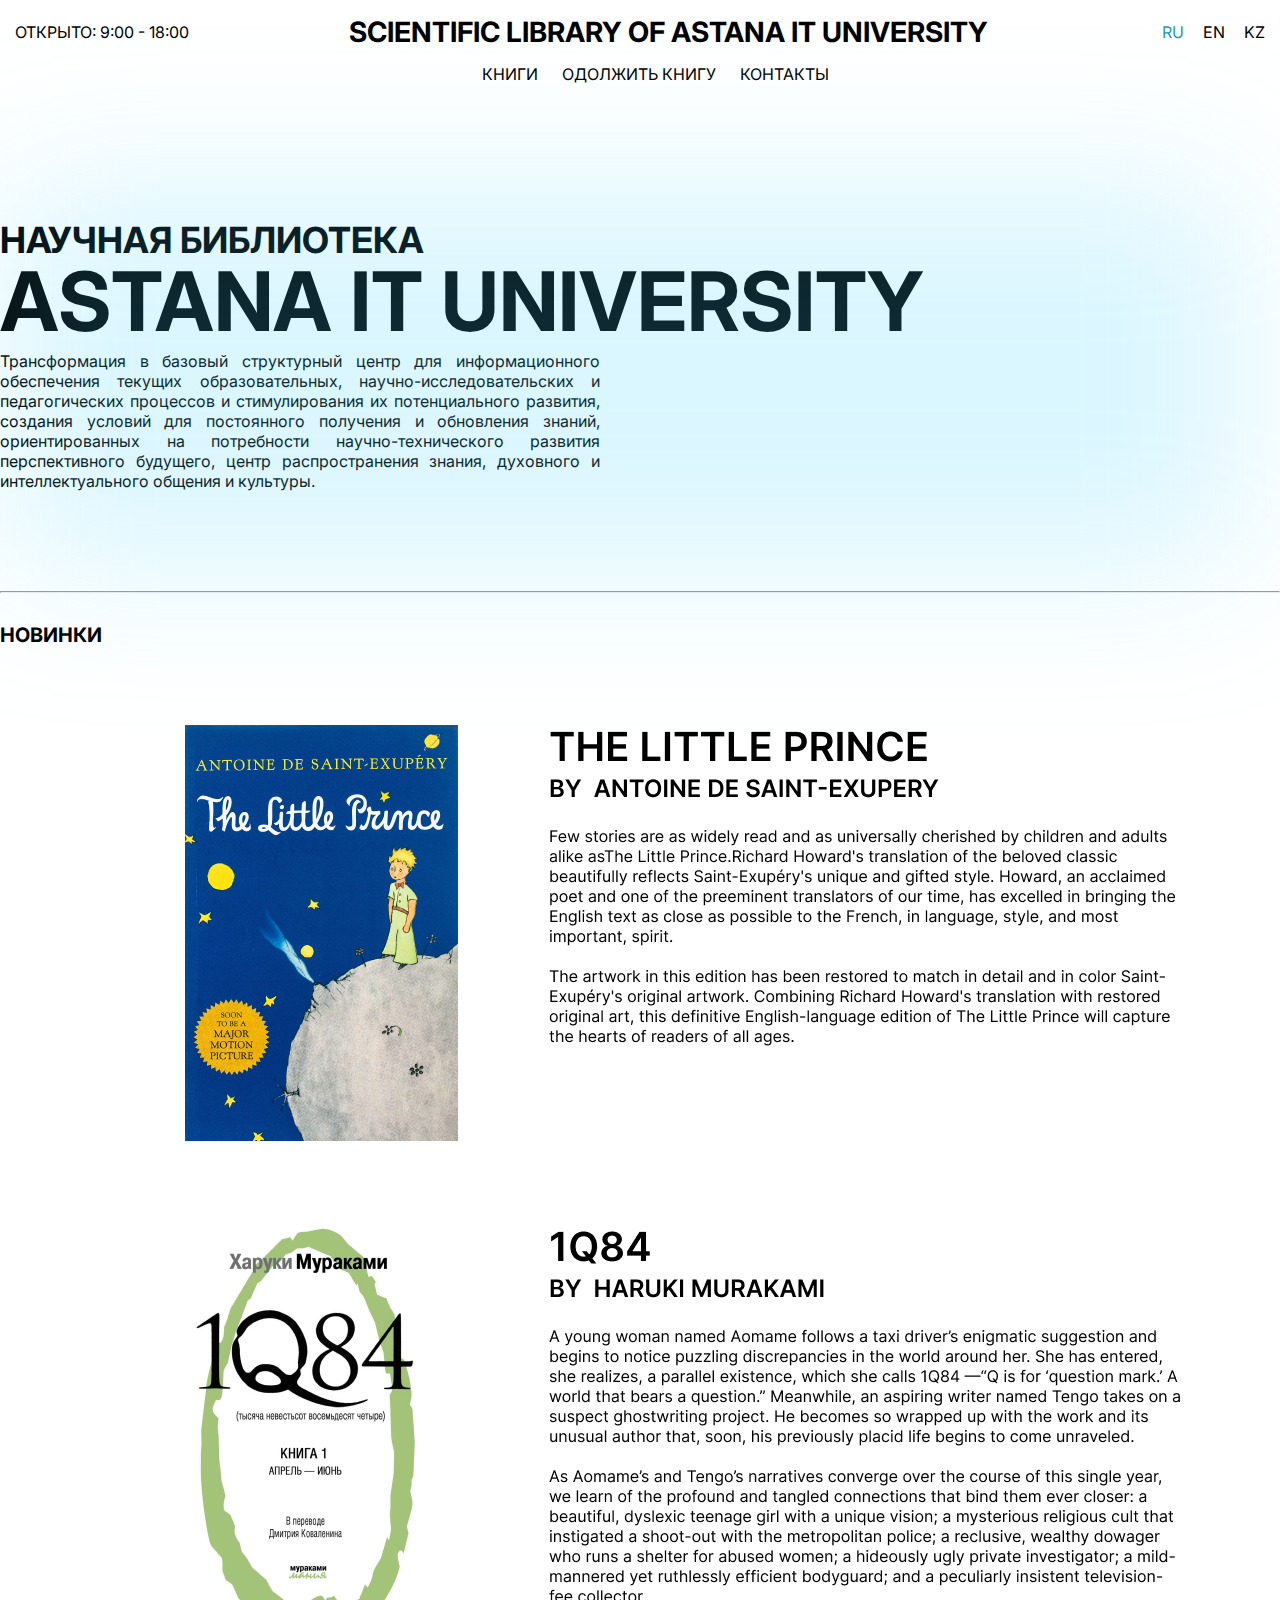
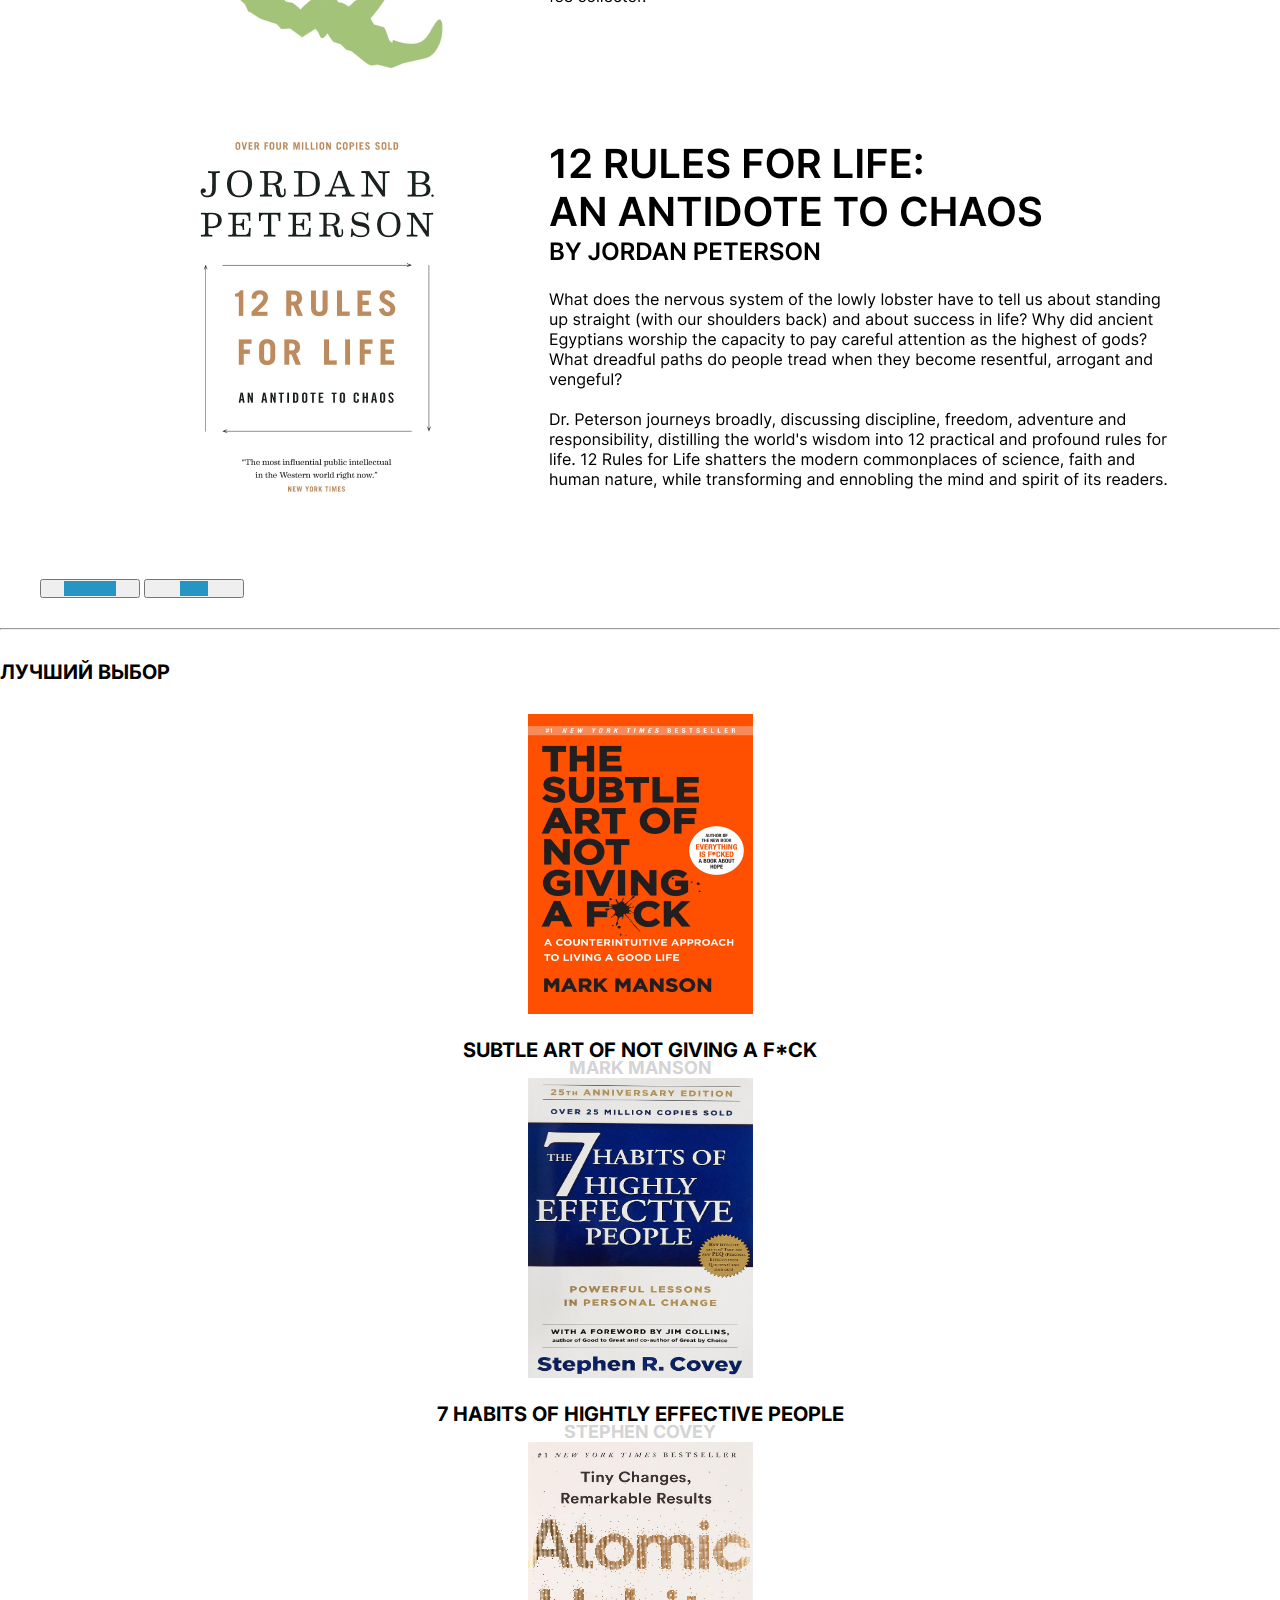
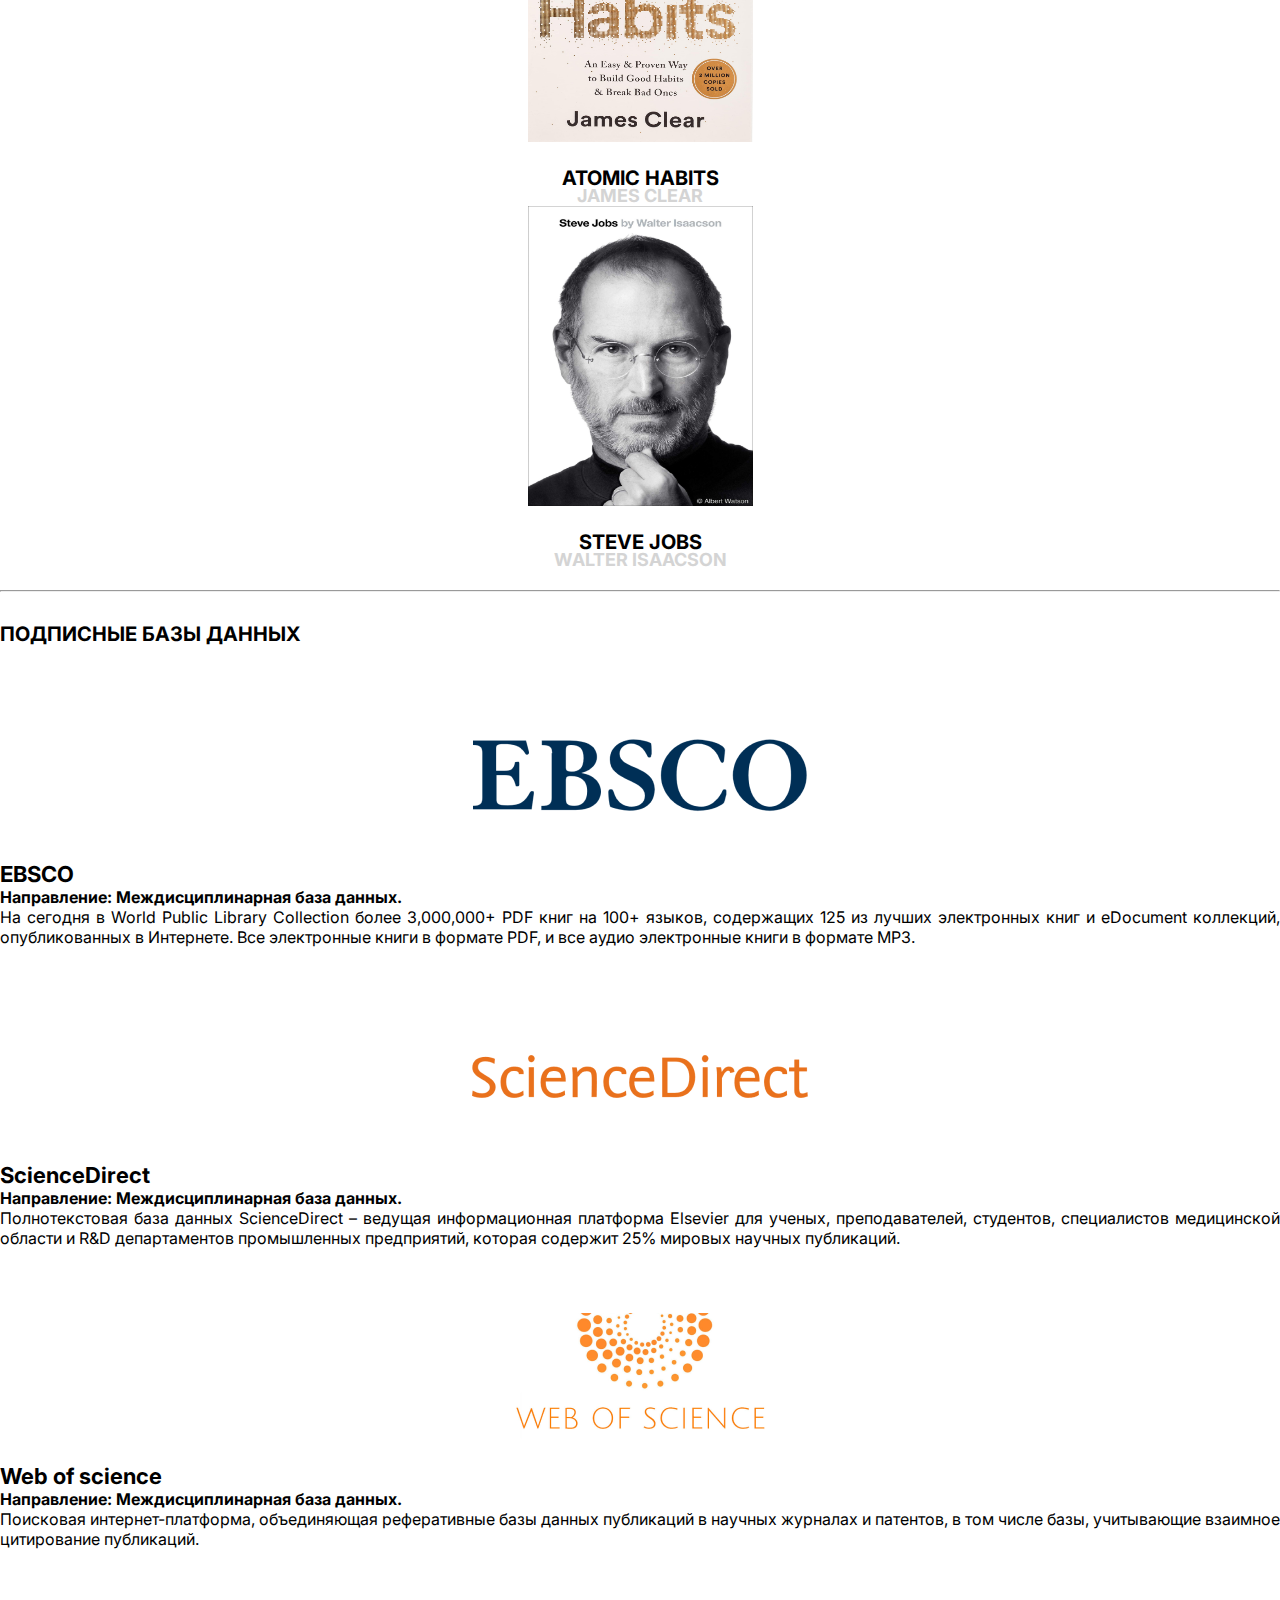
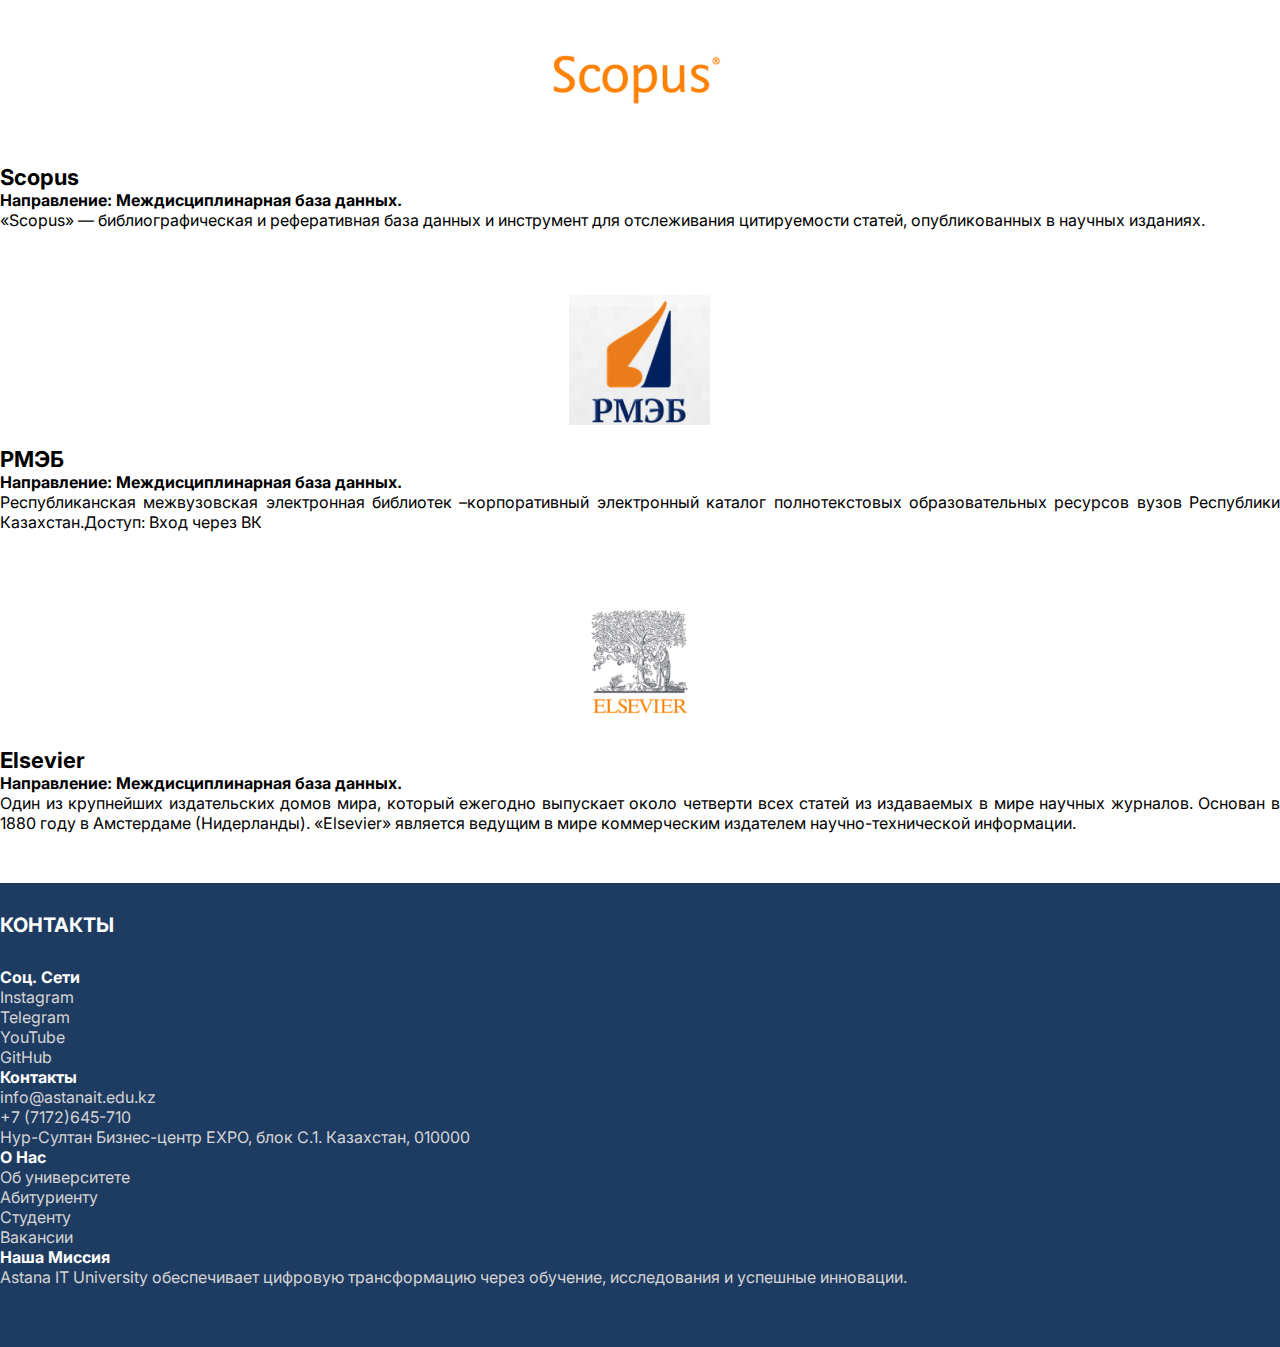
==== commit 25f768cc: "added responsivness" ====
--- a/index.html
+++ b/index.html
@@ -40,7 +40,7 @@
                 <div class="row">
                     <div class="main-bg">
                     </div>
-                    <div class="col-md-6 main-content">
+                    <div class="main-content">
                         <h2>Научная библиотека</h2>
                         <h1>Astana IT University</h1>
                         <p>Трансформация в базовый структурный центр для информационного обеспечения текущих образовательных, научно-исследовательских и педагогических процессов и стимулирования их потенциального развития, создания условий для постоянного получения и обновления знаний, ориентированных на потребности научно-технического развития перспективного будущего, центр распространения знания,  духовного и интеллектуального общения и культуры.</p>
@@ -50,7 +50,9 @@
         </div>
     </section>
 
-    <hr class="section-divider">
+    <div class="container">
+        <hr class="section-divider">
+    </div>
     
     <section>
         <div class="new">
@@ -83,28 +85,30 @@
         </div>
     </section>
     
-    <hr class="section-divider">
+    <div class="container">
+        <hr class="section-divider">
+    </div>
 
     <section class="best">
         <div class="container">
             <h1 class="section-header">лучший выбор</h1>
             <div class="row best-items">
-                <div class="col-md-3">
+                <div class="col-md-6 col-lg-3">
                     <img src="img/best/71QKQ9mwV7L-min.jpg" alt="" srcset="">
                     <h2>Subtle art of not giving a f*ck</h2>
                     <h3>mark manson</h3>
                 </div>
-                <div class="col-md-3">
+                <div class="col-md-6 col-lg-3">
                     <img src="img/best/817xk9KvJbL-min.jpg" alt="" srcset="">
                     <h2>7 habits of hightly effective people</h2>
                     <h3>Stephen Covey</h3>
                 </div>
-                <div class="col-md-3">
+                <div class="col-md-6 col-lg-3">
                     <img src="img/best/81iAADNy2NL-min.jpg" alt="" srcset="">
                     <h2>Atomic Habits</h2>
                     <h3>James Clear</h3>
                 </div>
-                <div class="col-md-3">
+                <div class="col-md-6 col-lg-3">
                     <img src="img/best/81VStYnDGrL-min.jpg" alt="" srcset="">
                     <h2>Steve Jobs</h2>
                     <h3>Walter Isaacson</h3>
@@ -113,43 +117,45 @@
         </div>
     </section>
 
-    <hr class="section-divider">
+    <div class="container">
+        <hr class="section-divider">
+    </div>
 
     <section class="subscription">
         <div class="container">
             <h1 class="section-header">подписные базы данных</h1>
             <div class="row subscription-items">
-                <div class="col-md-4 subscription-item">
+                <div class="col-lg-6 col-xl-4 subscription-item">
                     <img src="/img/subscription/ebsco.png" alt="">
                     <h2>EBSCO</h2>
                     <h6>Направление: Междисциплинарная база данных.</h6>
                     <p>На сегодня в World Public Library Collection более 3,000,000+ PDF книг на 100+ языков, содержащих 125 из лучших электронных книг и eDocument коллекций, опубликованных в Интернете. Все электронные книги в формате PDF, и все аудио электронные книги в формате MP3.</p>
                 </div>
-                <div class="col-md-4 subscription-item">
+                <div class="col-lg-6 col-xl-4 subscription-item">
                     <img src="/img/subscription/sciencedirect-vector-logo.png" alt="">
                     <h2>ScienceDirect</h2>
                     <h6>Направление: Междисциплинарная база данных.</h6>
                     <p>Полнотекстовая база данных ScienceDirect – ведущая информационная платформа Elsevier для ученых, преподавателей, студентов, специалистов медицинской области и R&D департаментов промышленных предприятий, которая содержит 25% мировых научных публикаций.</p>
                 </div>
-                <div class="col-md-4 subscription-item">
+                <div class="col-lg-6 col-xl-4 subscription-item">
                     <img src="/img/subscription/webofscience.png" alt="">
                     <h2>Web of  science</h2>
                     <h6>Направление: Междисциплинарная база данных.</h6>
                     <p>Поисковая интернет-платформа, объединяющая реферативные базы данных публикаций в научных журналах и патентов, в том числе базы, учитывающие взаимное цитирование публикаций.</p>
                 </div>
-                <div class="col-md-4 subscription-item">
+                <div class="col-lg-6 col-xl-4 subscription-item">
                     <img src="/img/subscription/scopus.png" alt="">
                     <h2>Scopus</h2>
                     <h6>Направление: Междисциплинарная база данных.</h6>
                     <p>«Scopus» — библиографическая и реферативная база данных и инструмент для отслеживания цитируемости статей, опубликованных в научных изданиях.</p>
                 </div>
-                <div class="col-md-4 subscription-item">
+                <div class="col-lg-6 col-xl-4 subscription-item">
                     <img src="/img/subscription/RMEB.png" alt="">
                     <h2>РМЭБ</h2>
                     <h6>Направление: Междисциплинарная база данных.</h6>
                     <p>Республиканская межвузовская электронная библиотек –корпоративный электронный каталог полнотекстовых образовательных ресурсов вузов Республики Казахстан.Доступ: Вход через ВК</p>
                 </div>
-                <div class="col-md-4 subscription-item">
+                <div class="col-lg-6 col-xl-4 subscription-item">
                     <img src="/img/subscription/elsevier.png" alt="">
                     <h2>Elsevier</h2>
                     <h6>Направление: Междисциплинарная база данных.</h6>
--- a/css/styles.css
+++ b/css/styles.css
@@ -17,7 +17,6 @@
 }
 
 .section-divider {
-    width: 1300px;
     margin: 0 auto;
     margin-bottom: 30px;
 }
@@ -89,6 +88,10 @@
 
 /* main  */
 
+.main {
+    margin: 100px 0;
+}
+
 .main-bg {
     width: 1240px;
     height: 384px;
@@ -99,6 +102,10 @@
 .main-content {
     color: black;
     margin-top: -350px;
+}
+
+.main-content p {
+    width: 600px;
     text-align: justify;
 }
 
@@ -108,12 +115,12 @@
 }
 
 .main-content h2 {
-    font-size: 28px;
+    font-size: 36px;
 }
 
 .main-content h1 {
     margin-top: -10px;
-    font-size: 44px;
+    font-size: 82px;
 }
 
 /* carousel  */
@@ -229,8 +236,6 @@
 /* FORM PAGE  */
 
 form {
-    border-color: black;
-    border-radius: 10px;
     padding: 40px;
     margin: -40px 0 0;
     font-size: 15px;
@@ -246,8 +251,8 @@
 }
 
 .form-list {
-    border: 1px solid rgb(167, 167, 167);
-    border-radius: 40px;
+    width: 60%;
+    margin: 0 auto;
     padding: 20px;
 }
 
@@ -267,4 +272,108 @@
 form input {
     height: 45px;
     border-radius: 80px;
+}
+
+@media screen and (max-width: 1200px){
+    .main-content h1{
+        font-size: 64px;
+    }
+
+    .logo a{
+        font-size: 24px;
+    }
+
+    .book {
+        width: 300px;
+        display: block;
+        margin: 0 auto;
+        text-align: center;
+    }
+
+    .book-img {
+        margin-top: 50px;
+    }
+
+    .form-list {
+        width: 80%;
+    }
+}
+
+@media screen and (max-width: 992px) {
+    .main-content {
+        text-align: center;
+    }
+
+    .main-content p{
+        text-align: center;
+        margin-left: 50px;
+    }
+
+    .main-content h2 {
+        font-size: 28px;
+    }
+
+    .main-content h1{
+        font-size: 58px;
+    }
+
+    .logo a {
+        margin-left: 50px;
+        font-size: 20px;
+    }
+
+    .top-nav {
+        text-align: center;
+    }
+}
+
+@media screen and (max-width: 768px) {
+    .main-content p {
+        width: 100%;
+        margin-left: 0;
+        text-align: justify;
+        text-align: center;
+    }
+
+    .main-content h2 {
+        font-size: 24px;
+    }
+
+    .main-content h1 {
+        font-size: 42px;
+    }
+
+    .form-list {
+        width: 90%;
+    }
+
+    /* .footer-socials, .footer-contacts, .footer-about, .footer-mission{
+        text-align: center;
+    } */
+}
+
+@media screen and (max-width: 576px) {
+    .lang, .time {
+        display: none;
+    }
+
+    .logo{
+        display: block;
+        margin: 0 auto;
+    }
+
+    .logo a{
+        margin: 0;
+    }
+
+    .bottom-nav ul {
+        margin: 0;
+    }
+
+    .form-list {
+        margin-top: 80px;
+        text-align: center;
+        width: 100%;
+        padding: 0;
+    }
 }